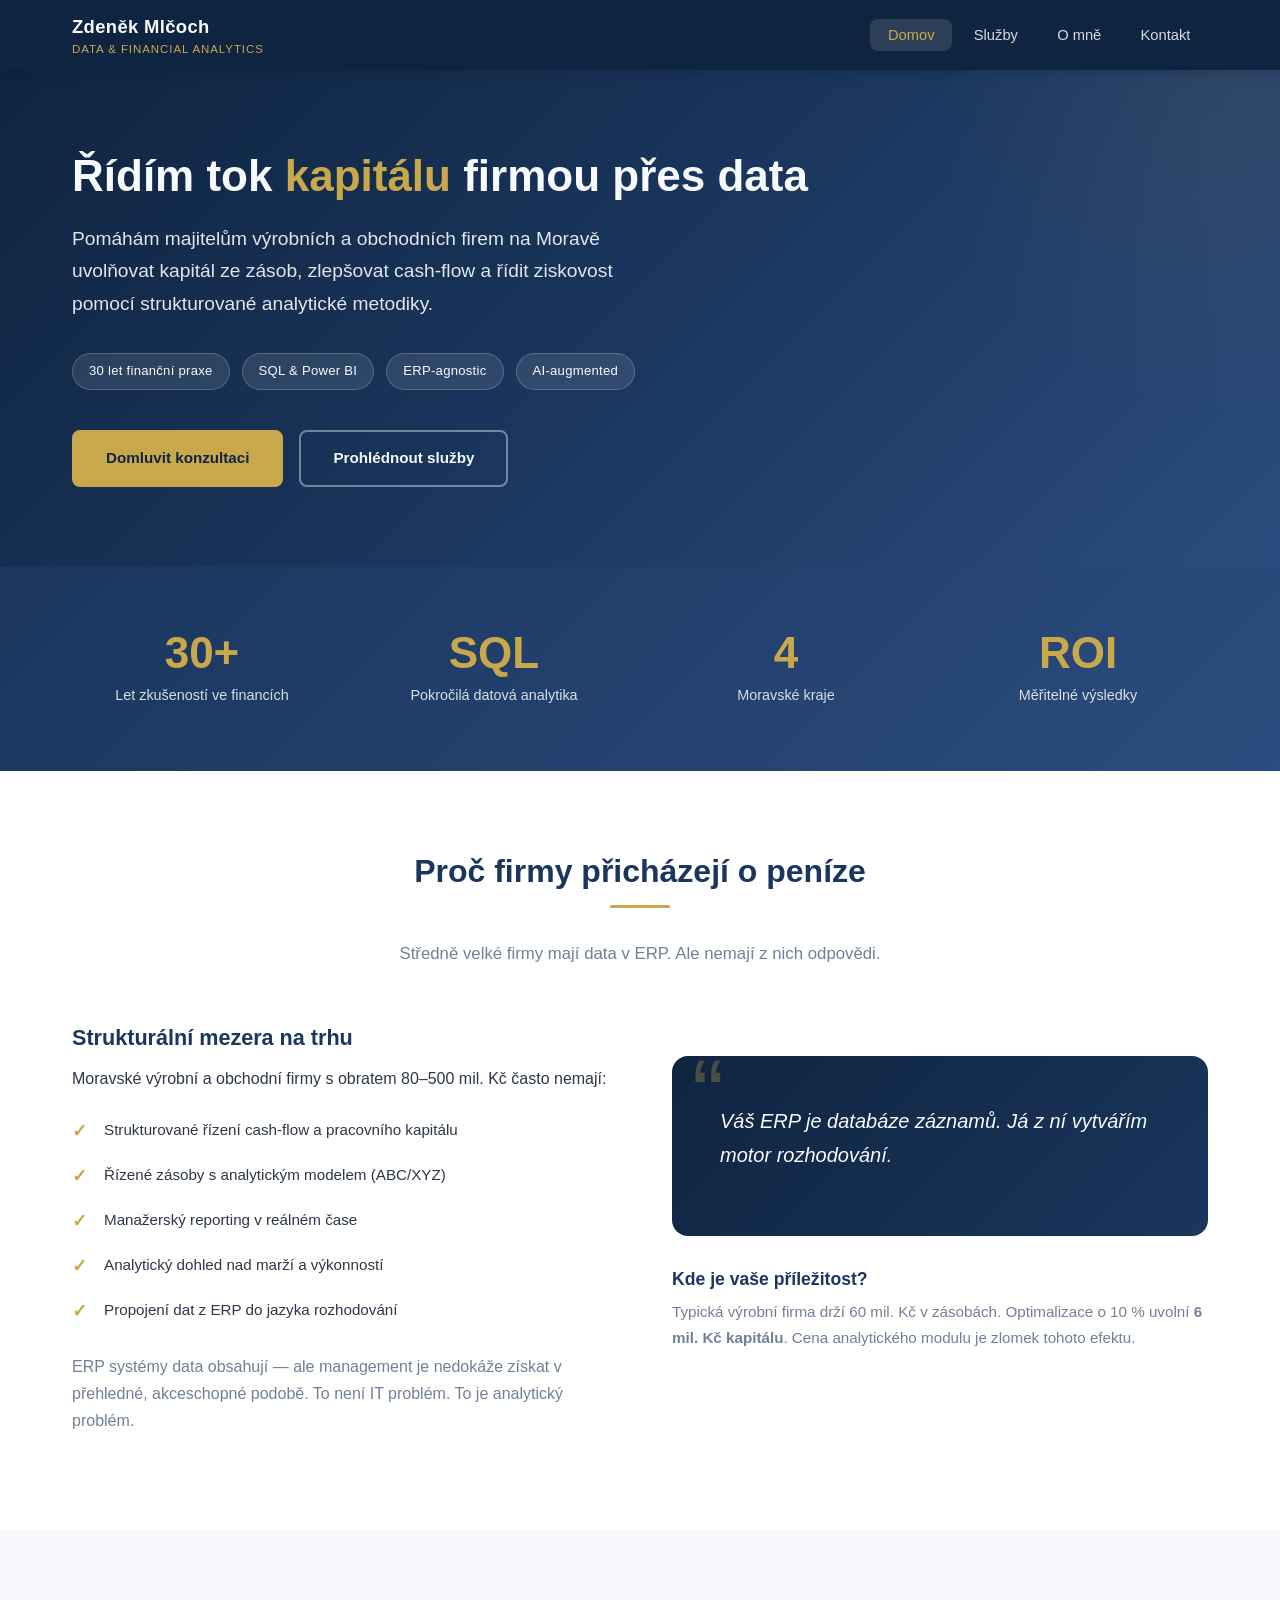
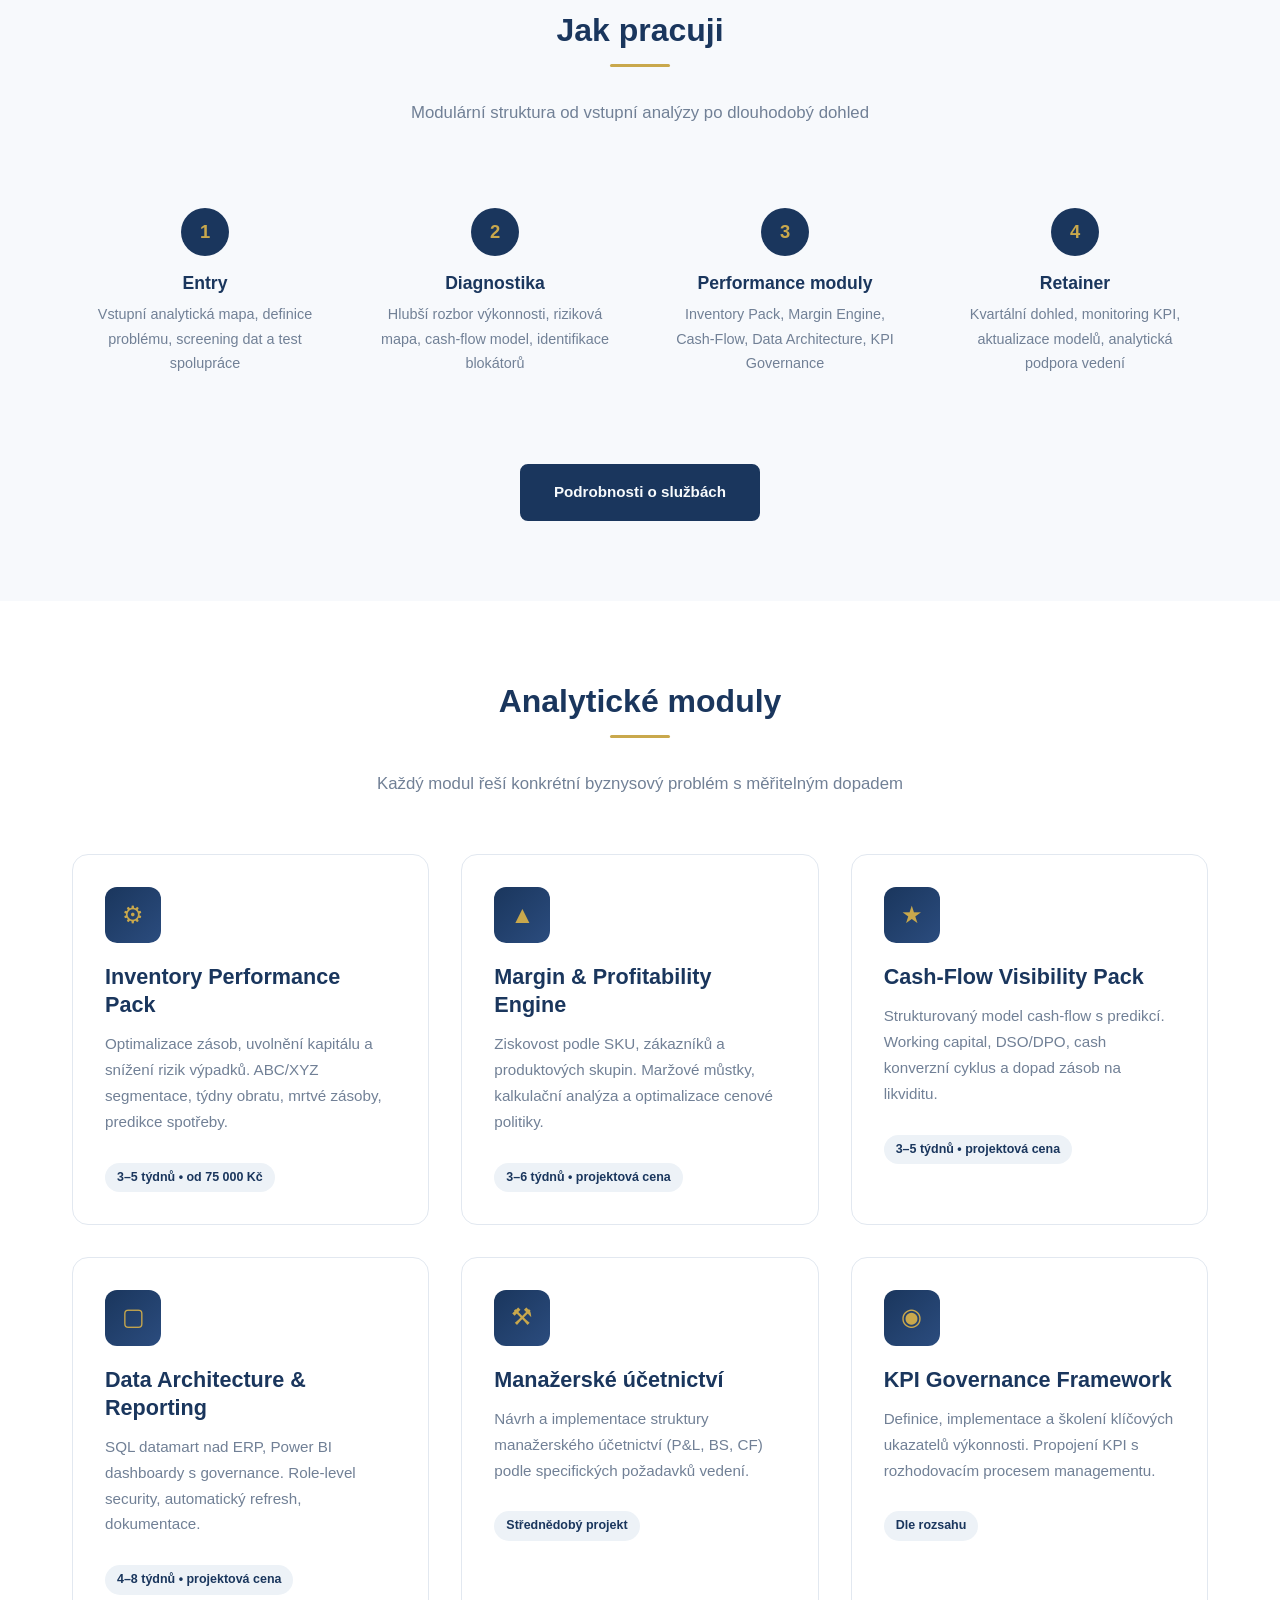
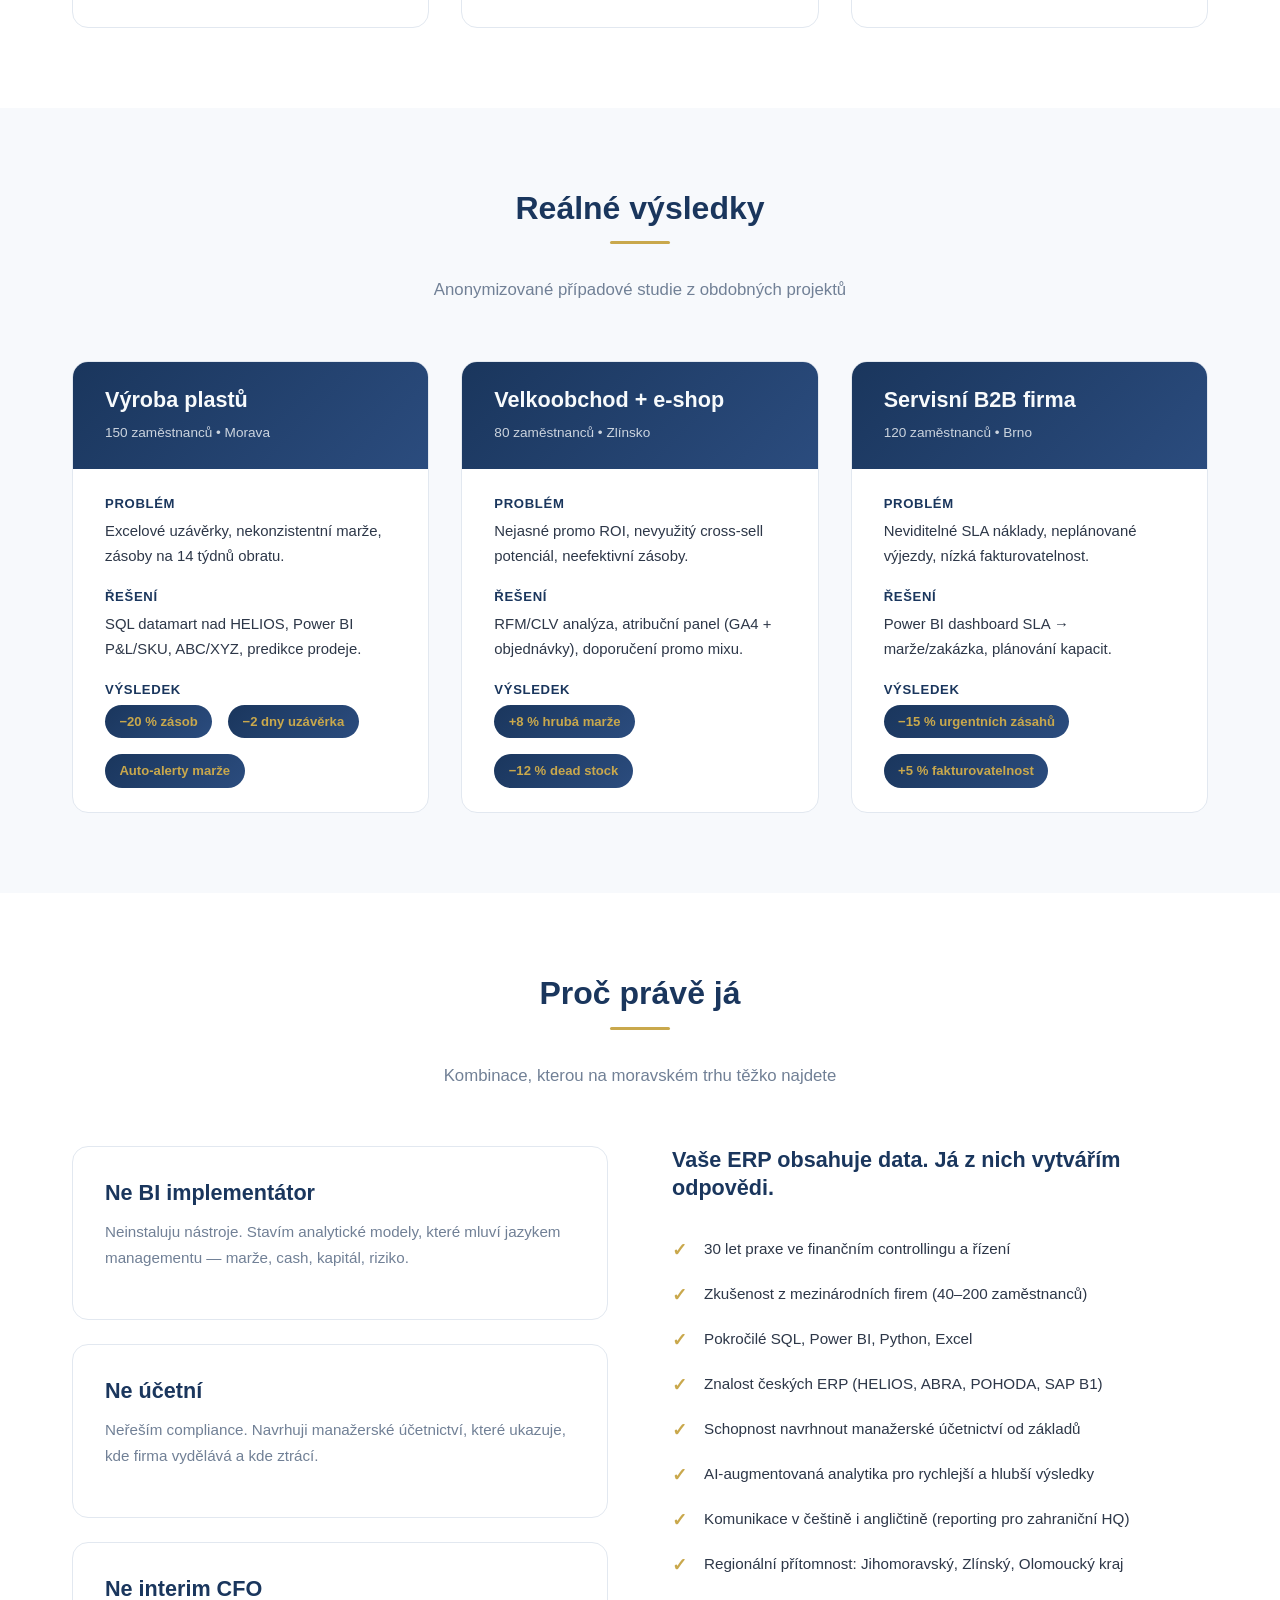
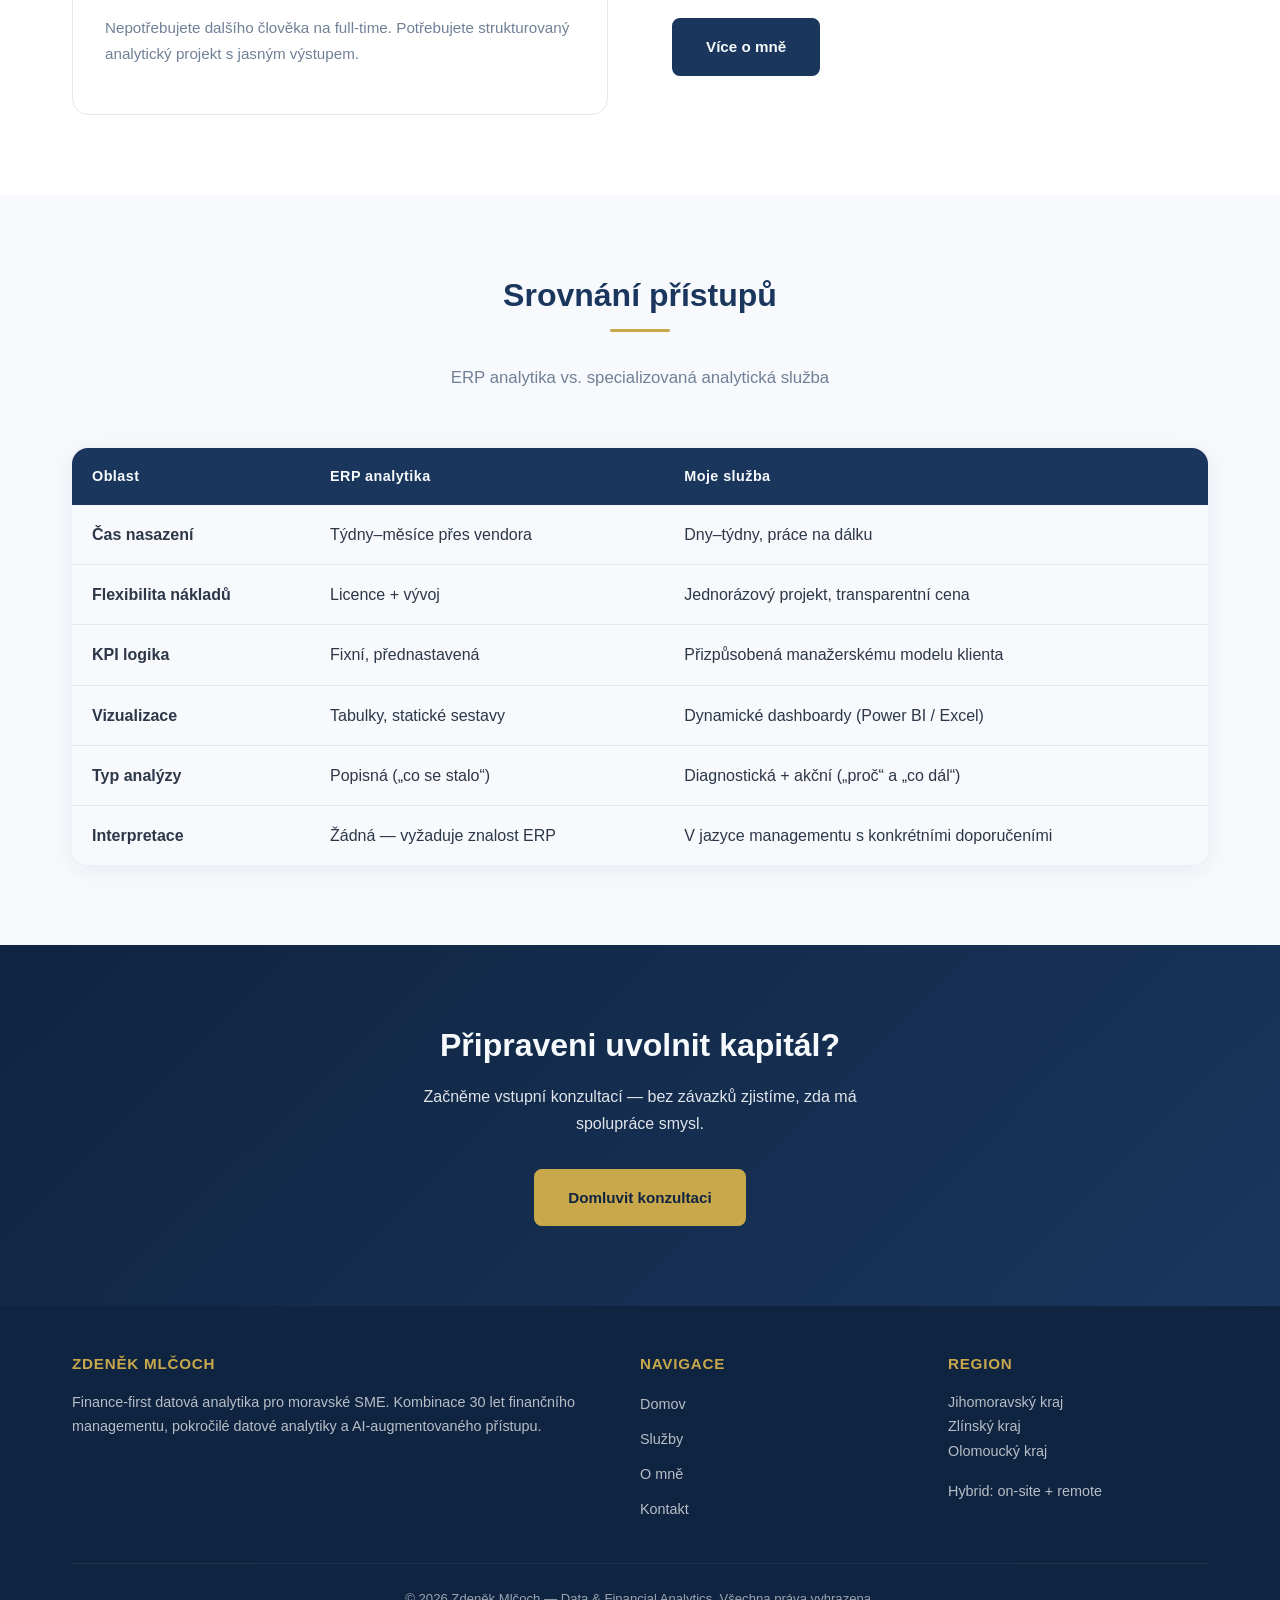
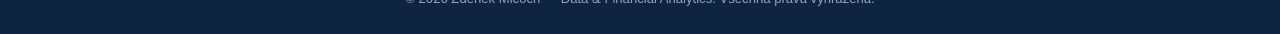
==== web/index.html @ 0bfa0f98 "Add consultancy website (4 pages + CSS) - index.html: homepage with hero, services overview, case st" ====
<!DOCTYPE html>
<html lang="cs">
<head>
  <meta charset="UTF-8">
  <meta name="viewport" content="width=device-width, initial-scale=1.0">
  <title>Zdeněk Mlčoch | Datová a finanční analytika pro SME</title>
  <meta name="description" content="Finance-first datová analytika pro moravské výrobní a obchodní firmy. Uvolněte kapitál ze zásob, zlepšete cash-flow a ziskovou marži.">
  <link rel="stylesheet" href="style.css">
</head>
<body>

<!-- NAVIGATION -->
<nav class="navbar">
  <div class="container">
    <a href="index.html" class="nav-logo">
      Zdeněk Mlčoch
      <span>Data &amp; Financial Analytics</span>
    </a>
    <button class="nav-toggle" onclick="document.querySelector('.nav-links').classList.toggle('open')">&#9776;</button>
    <ul class="nav-links">
      <li><a href="index.html" class="active">Domov</a></li>
      <li><a href="sluzby.html">Služby</a></li>
      <li><a href="o-mne.html">O mně</a></li>
      <li><a href="kontakt.html">Kontakt</a></li>
    </ul>
  </div>
</nav>

<!-- HERO -->
<section class="hero">
  <div class="container">
    <div class="hero-content">
      <h1>Řídím tok <span class="highlight">kapitálu</span> firmou přes data</h1>
      <p class="subtitle">
        Pomáhám majitelům výrobních a obchodních firem na Moravě uvolňovat kapitál ze zásob,
        zlepšovat cash-flow a řídit ziskovost pomocí strukturované analytické metodiky.
      </p>
      <div class="hero-badges">
        <span class="badge">30 let finanční praxe</span>
        <span class="badge">SQL &amp; Power BI</span>
        <span class="badge">ERP-agnostic</span>
        <span class="badge">AI-augmented</span>
      </div>
      <div class="hero-cta">
        <a href="kontakt.html" class="btn btn-primary">Domluvit konzultaci</a>
        <a href="sluzby.html" class="btn btn-outline">Prohlédnout služby</a>
      </div>
    </div>
  </div>
</section>

<!-- STATS -->
<section style="background: linear-gradient(135deg, var(--primary), var(--primary-light)); padding: 2.5rem 0;">
  <div class="container">
    <div class="stats-row">
      <div class="stat-item">
        <div class="stat-number">30+</div>
        <div class="stat-label">Let zkušeností ve financích</div>
      </div>
      <div class="stat-item">
        <div class="stat-number">SQL</div>
        <div class="stat-label">Pokročilá datová analytika</div>
      </div>
      <div class="stat-item">
        <div class="stat-number">4</div>
        <div class="stat-label">Moravské kraje</div>
      </div>
      <div class="stat-item">
        <div class="stat-number">ROI</div>
        <div class="stat-label">Měřitelné výsledky</div>
      </div>
    </div>
  </div>
</section>

<!-- PROBLEM / VALUE PROPOSITION -->
<section>
  <div class="container">
    <div class="section-header">
      <h2>Proč firmy přicházejí o peníze</h2>
      <p>Středně velké firmy mají data v ERP. Ale nemají z nich odpovědi.</p>
    </div>
    <div class="two-col">
      <div class="two-col-content">
        <h3>Strukturální mezera na trhu</h3>
        <p>Moravské výrobní a obchodní firmy s obratem 80&ndash;500 mil. Kč často nemají:</p>
        <ul class="feature-list">
          <li>Strukturované řízení cash-flow a pracovního kapitálu</li>
          <li>Řízené zásoby s analytickým modelem (ABC/XYZ)</li>
          <li>Manažerský reporting v reálném čase</li>
          <li>Analytický dohled nad marží a výkonností</li>
          <li>Propojení dat z ERP do jazyka rozhodování</li>
        </ul>
        <p style="margin-top: 1.25rem; color: var(--text-light);">
          ERP systémy data obsahují &mdash; ale management je nedokáže získat v přehledné,
          akceschopné podobě. To není IT problém. To je analytický problém.
        </p>
      </div>
      <div>
        <div class="quote-block">
          <p>Váš ERP je databáze záznamů. Já z ní vytvářím motor rozhodování.</p>
        </div>
        <div style="margin-top: 2rem;">
          <h4>Kde je vaše příležitost?</h4>
          <p style="font-size: 0.95rem; color: var(--text-light);">
            Typická výrobní firma drží 60 mil. Kč v zásobách.
            Optimalizace o 10 % uvolní <strong>6 mil. Kč kapitálu</strong>.
            Cena analytického modulu je zlomek tohoto efektu.
          </p>
        </div>
      </div>
    </div>
  </div>
</section>

<!-- SERVICES OVERVIEW -->
<section class="bg-light">
  <div class="container">
    <div class="section-header">
      <h2>Jak pracuji</h2>
      <p>Modulární struktura od vstupní analýzy po dlouhodobý dohled</p>
    </div>
    <div class="process-steps">
      <div class="step">
        <h4>Entry</h4>
        <p>Vstupní analytická mapa, definice problému, screening dat a test spolupráce</p>
      </div>
      <div class="step">
        <h4>Diagnostika</h4>
        <p>Hlubší rozbor výkonnosti, riziková mapa, cash-flow model, identifikace blokátorů</p>
      </div>
      <div class="step">
        <h4>Performance moduly</h4>
        <p>Inventory Pack, Margin Engine, Cash-Flow, Data Architecture, KPI Governance</p>
      </div>
      <div class="step">
        <h4>Retainer</h4>
        <p>Kvartální dohled, monitoring KPI, aktualizace modelů, analytická podpora vedení</p>
      </div>
    </div>
    <div style="text-align: center; margin-top: 3rem;">
      <a href="sluzby.html" class="btn btn-dark">Podrobnosti o službách</a>
    </div>
  </div>
</section>

<!-- KEY MODULES -->
<section>
  <div class="container">
    <div class="section-header">
      <h2>Analytické moduly</h2>
      <p>Každý modul řeší konkrétní byznysový problém s měřitelným dopadem</p>
    </div>
    <div class="card-grid-3">
      <div class="card">
        <div class="card-icon">&#9881;</div>
        <h3>Inventory Performance Pack</h3>
        <p>Optimalizace zásob, uvolnění kapitálu a snížení rizik výpadků. ABC/XYZ segmentace,
           týdny obratu, mrtvé zásoby, predikce spotřeby.</p>
        <span class="card-tag">3&ndash;5 týdnů &bull; od 75 000 Kč</span>
      </div>
      <div class="card">
        <div class="card-icon">&#9650;</div>
        <h3>Margin &amp; Profitability Engine</h3>
        <p>Ziskovost podle SKU, zákazníků a produktových skupin.
           Maržové můstky, kalkulační analýza a optimalizace cenové politiky.</p>
        <span class="card-tag">3&ndash;6 týdnů &bull; projektová cena</span>
      </div>
      <div class="card">
        <div class="card-icon">&#9733;</div>
        <h3>Cash-Flow Visibility Pack</h3>
        <p>Strukturovaný model cash-flow s predikcí. Working capital, DSO/DPO,
           cash konverzní cyklus a dopad zásob na likviditu.</p>
        <span class="card-tag">3&ndash;5 týdnů &bull; projektová cena</span>
      </div>
      <div class="card">
        <div class="card-icon">&#9634;</div>
        <h3>Data Architecture &amp; Reporting</h3>
        <p>SQL datamart nad ERP, Power BI dashboardy s governance.
           Role-level security, automatický refresh, dokumentace.</p>
        <span class="card-tag">4&ndash;8 týdnů &bull; projektová cena</span>
      </div>
      <div class="card">
        <div class="card-icon">&#9874;</div>
        <h3>Manažerské účetnictví</h3>
        <p>Návrh a implementace struktury manažerského účetnictví (P&amp;L, BS, CF)
           podle specifických požadavků vedení.</p>
        <span class="card-tag">Střednědobý projekt</span>
      </div>
      <div class="card">
        <div class="card-icon">&#9673;</div>
        <h3>KPI Governance Framework</h3>
        <p>Definice, implementace a školení klíčových ukazatelů výkonnosti.
           Propojení KPI s rozhodovacím procesem managementu.</p>
        <span class="card-tag">Dle rozsahu</span>
      </div>
    </div>
  </div>
</section>

<!-- CASE STUDIES -->
<section class="bg-light">
  <div class="container">
    <div class="section-header">
      <h2>Reálné výsledky</h2>
      <p>Anonymizované případové studie z obdobných projektů</p>
    </div>
    <div class="card-grid-3">
      <div class="case-card">
        <div class="case-header">
          <h3>Výroba plastů</h3>
          <span>150 zaměstnanců &bull; Morava</span>
        </div>
        <div class="case-body">
          <div class="label">Problém</div>
          <p>Excelové uzávěrky, nekonzistentní marže, zásoby na 14 týdnů obratu.</p>
          <div class="label">Řešení</div>
          <p>SQL datamart nad HELIOS, Power BI P&amp;L/SKU, ABC/XYZ, predikce prodeje.</p>
          <div class="label">Výsledek</div>
          <div class="case-result">
            <span class="result-badge">&minus;20 % zásob</span>
            <span class="result-badge">&minus;2 dny uzávěrka</span>
            <span class="result-badge">Auto-alerty marže</span>
          </div>
        </div>
      </div>
      <div class="case-card">
        <div class="case-header">
          <h3>Velkoobchod + e-shop</h3>
          <span>80 zaměstnanců &bull; Zlínsko</span>
        </div>
        <div class="case-body">
          <div class="label">Problém</div>
          <p>Nejasné promo ROI, nevyužitý cross-sell potenciál, neefektivní zásoby.</p>
          <div class="label">Řešení</div>
          <p>RFM/CLV analýza, atribuční panel (GA4 + objednávky), doporučení promo mixu.</p>
          <div class="label">Výsledek</div>
          <div class="case-result">
            <span class="result-badge">+8 % hrubá marže</span>
            <span class="result-badge">&minus;12 % dead stock</span>
          </div>
        </div>
      </div>
      <div class="case-card">
        <div class="case-header">
          <h3>Servisní B2B firma</h3>
          <span>120 zaměstnanců &bull; Brno</span>
        </div>
        <div class="case-body">
          <div class="label">Problém</div>
          <p>Neviditelné SLA náklady, neplánované výjezdy, nízká fakturovatelnost.</p>
          <div class="label">Řešení</div>
          <p>Power BI dashboard SLA &rarr; marže/zakázka, plánování kapacit.</p>
          <div class="label">Výsledek</div>
          <div class="case-result">
            <span class="result-badge">&minus;15 % urgentních zásahů</span>
            <span class="result-badge">+5 % fakturovatelnost</span>
          </div>
        </div>
      </div>
    </div>
  </div>
</section>

<!-- WHY ME -->
<section>
  <div class="container">
    <div class="section-header">
      <h2>Proč právě já</h2>
      <p>Kombinace, kterou na moravském trhu těžko najdete</p>
    </div>
    <div class="two-col">
      <div>
        <div class="card" style="margin-bottom: 1.5rem;">
          <h3>Ne BI implementátor</h3>
          <p>Neinstaluju nástroje. Stavím analytické modely, které mluví jazykem managementu &mdash; marže, cash, kapitál, riziko.</p>
        </div>
        <div class="card" style="margin-bottom: 1.5rem;">
          <h3>Ne účetní</h3>
          <p>Neřeším compliance. Navrhuji manažerské účetnictví, které ukazuje, kde firma vydělává a kde ztrácí.</p>
        </div>
        <div class="card">
          <h3>Ne interim CFO</h3>
          <p>Nepotřebujete dalšího člověka na full-time. Potřebujete strukturovaný analytický projekt s jasným výstupem.</p>
        </div>
      </div>
      <div>
        <h3>Vaše ERP obsahuje data. Já z nich vytvářím odpovědi.</h3>
        <ul class="feature-list" style="margin-top: 1.5rem;">
          <li>30 let praxe ve finančním controllingu a řízení</li>
          <li>Zkušenost z mezinárodních firem (40&ndash;200 zaměstnanců)</li>
          <li>Pokročilé SQL, Power BI, Python, Excel</li>
          <li>Znalost českých ERP (HELIOS, ABRA, POHODA, SAP B1)</li>
          <li>Schopnost navrhnout manažerské účetnictví od základů</li>
          <li>AI-augmentovaná analytika pro rychlejší a hlubší výsledky</li>
          <li>Komunikace v češtině i angličtině (reporting pro zahraniční HQ)</li>
          <li>Regionální přítomnost: Jihomoravský, Zlínský, Olomoucký kraj</li>
        </ul>
        <div style="margin-top: 2rem;">
          <a href="o-mne.html" class="btn btn-dark">Více o mně</a>
        </div>
      </div>
    </div>
  </div>
</section>

<!-- COMPETITIVE COMPARISON -->
<section class="bg-light">
  <div class="container">
    <div class="section-header">
      <h2>Srovnání přístupů</h2>
      <p>ERP analytika vs. specializovaná analytická služba</p>
    </div>
    <table class="styled-table">
      <thead>
        <tr>
          <th>Oblast</th>
          <th>ERP analytika</th>
          <th>Moje služba</th>
        </tr>
      </thead>
      <tbody>
        <tr>
          <td><strong>Čas nasazení</strong></td>
          <td>Týdny&ndash;měsíce přes vendora</td>
          <td>Dny&ndash;týdny, práce na dálku</td>
        </tr>
        <tr>
          <td><strong>Flexibilita nákladů</strong></td>
          <td>Licence + vývoj</td>
          <td>Jednorázový projekt, transparentní cena</td>
        </tr>
        <tr>
          <td><strong>KPI logika</strong></td>
          <td>Fixní, přednastavená</td>
          <td>Přizpůsobená manažerskému modelu klienta</td>
        </tr>
        <tr>
          <td><strong>Vizualizace</strong></td>
          <td>Tabulky, statické sestavy</td>
          <td>Dynamické dashboardy (Power BI / Excel)</td>
        </tr>
        <tr>
          <td><strong>Typ analýzy</strong></td>
          <td>Popisná (&bdquo;co se stalo&ldquo;)</td>
          <td>Diagnostická + akční (&bdquo;proč&ldquo; a &bdquo;co dál&ldquo;)</td>
        </tr>
        <tr>
          <td><strong>Interpretace</strong></td>
          <td>Žádná &mdash; vyžaduje znalost ERP</td>
          <td>V jazyce managementu s konkrétními doporučeními</td>
        </tr>
      </tbody>
    </table>
  </div>
</section>

<!-- CTA -->
<section class="cta-section">
  <div class="container">
    <h2>Připraveni uvolnit kapitál?</h2>
    <p>Začněme vstupní konzultací &mdash; bez závazků zjistíme, zda má spolupráce smysl.</p>
    <a href="kontakt.html" class="btn btn-primary">Domluvit konzultaci</a>
  </div>
</section>

<!-- FOOTER -->
<footer class="footer">
  <div class="container">
    <div class="footer-grid">
      <div>
        <h4>Zdeněk Mlčoch</h4>
        <p>Finance-first datová analytika pro moravské SME. Kombinace 30 let finančního managementu,
           pokročilé datové analytiky a AI-augmentovaného přístupu.</p>
      </div>
      <div>
        <h4>Navigace</h4>
        <ul class="footer-links">
          <li><a href="index.html">Domov</a></li>
          <li><a href="sluzby.html">Služby</a></li>
          <li><a href="o-mne.html">O mně</a></li>
          <li><a href="kontakt.html">Kontakt</a></li>
        </ul>
      </div>
      <div>
        <h4>Region</h4>
        <p>Jihomoravský kraj<br>Zlínský kraj<br>Olomoucký kraj</p>
        <p style="margin-top: 1rem;">Hybrid: on-site + remote</p>
      </div>
    </div>
    <div class="footer-bottom">
      &copy; 2026 Zdeněk Mlčoch &mdash; Data &amp; Financial Analytics. Všechna práva vyhrazena.
    </div>
  </div>
</footer>

</body>
</html>
---- web/style.css ----
/* ============================================
   Zdeněk Mlčoch — Data & Financial Analytics
   Professional Website Stylesheet
   ============================================ */

:root {
  --primary: #1a365d;
  --primary-light: #2b4c7e;
  --primary-dark: #0f2440;
  --accent: #c9a84c;
  --accent-light: #d4b96a;
  --accent-dark: #a88a35;
  --text: #2d3748;
  --text-light: #718096;
  --text-white: #f7fafc;
  --bg: #ffffff;
  --bg-light: #f7f9fc;
  --bg-alt: #edf2f7;
  --border: #e2e8f0;
  --shadow: 0 4px 24px rgba(26, 54, 93, 0.08);
  --shadow-lg: 0 8px 40px rgba(26, 54, 93, 0.12);
  --radius: 8px;
  --radius-lg: 16px;
  --transition: 0.3s ease;
  --max-width: 1200px;
}

*, *::before, *::after {
  margin: 0;
  padding: 0;
  box-sizing: border-box;
}

html {
  scroll-behavior: smooth;
  font-size: 16px;
}

body {
  font-family: 'Segoe UI', 'Inter', -apple-system, BlinkMacSystemFont, sans-serif;
  color: var(--text);
  background: var(--bg);
  line-height: 1.7;
  -webkit-font-smoothing: antialiased;
}

/* Typography */
h1, h2, h3, h4, h5 {
  color: var(--primary);
  line-height: 1.3;
  font-weight: 700;
}

h1 { font-size: 2.75rem; }
h2 { font-size: 2rem; margin-bottom: 1rem; }
h3 { font-size: 1.35rem; margin-bottom: 0.75rem; }
h4 { font-size: 1.1rem; margin-bottom: 0.5rem; }

p { margin-bottom: 1rem; }

a {
  color: var(--primary);
  text-decoration: none;
  transition: color var(--transition);
}
a:hover { color: var(--accent); }

/* Container */
.container {
  max-width: var(--max-width);
  margin: 0 auto;
  padding: 0 2rem;
}

/* ========== NAVIGATION ========== */
.navbar {
  background: var(--primary-dark);
  position: sticky;
  top: 0;
  z-index: 1000;
  box-shadow: 0 2px 12px rgba(0,0,0,0.15);
}

.navbar .container {
  display: flex;
  align-items: center;
  justify-content: space-between;
  padding-top: 0;
  padding-bottom: 0;
  height: 70px;
}

.nav-logo {
  display: flex;
  flex-direction: column;
  color: var(--text-white);
  font-weight: 700;
  font-size: 1.15rem;
  letter-spacing: 0.02em;
}

.nav-logo span {
  color: var(--accent);
  font-size: 0.72rem;
  font-weight: 400;
  letter-spacing: 0.08em;
  text-transform: uppercase;
  margin-top: -2px;
}

.nav-links {
  display: flex;
  list-style: none;
  gap: 0.25rem;
}

.nav-links a {
  color: var(--text-white);
  padding: 0.5rem 1.1rem;
  border-radius: var(--radius);
  font-size: 0.92rem;
  font-weight: 500;
  transition: background var(--transition), color var(--transition);
  opacity: 0.85;
}

.nav-links a:hover,
.nav-links a.active {
  background: rgba(255,255,255,0.12);
  color: var(--accent);
  opacity: 1;
}

.nav-toggle {
  display: none;
  background: none;
  border: none;
  color: var(--text-white);
  font-size: 1.5rem;
  cursor: pointer;
}

/* ========== HERO ========== */
.hero {
  background: linear-gradient(135deg, var(--primary-dark) 0%, var(--primary) 50%, var(--primary-light) 100%);
  color: var(--text-white);
  padding: 5rem 0;
  position: relative;
  overflow: hidden;
}

.hero::before {
  content: '';
  position: absolute;
  top: -50%;
  right: -20%;
  width: 600px;
  height: 600px;
  background: radial-gradient(circle, rgba(201, 168, 76, 0.08) 0%, transparent 70%);
  border-radius: 50%;
}

.hero .container {
  position: relative;
  z-index: 1;
}

.hero-content {
  max-width: 750px;
}

.hero h1 {
  color: var(--text-white);
  font-size: 2.75rem;
  margin-bottom: 1.25rem;
  line-height: 1.2;
}

.hero h1 .highlight {
  color: var(--accent);
}

.hero .subtitle {
  font-size: 1.2rem;
  opacity: 0.9;
  margin-bottom: 2rem;
  max-width: 600px;
  line-height: 1.7;
}

.hero-badges {
  display: flex;
  flex-wrap: wrap;
  gap: 0.75rem;
  margin-bottom: 2.5rem;
}

.badge {
  background: rgba(255,255,255,0.1);
  border: 1px solid rgba(255,255,255,0.2);
  padding: 0.4rem 1rem;
  border-radius: 50px;
  font-size: 0.82rem;
  font-weight: 500;
  letter-spacing: 0.02em;
}

.btn {
  display: inline-block;
  padding: 0.85rem 2rem;
  border-radius: var(--radius);
  font-weight: 600;
  font-size: 0.95rem;
  cursor: pointer;
  transition: all var(--transition);
  border: 2px solid transparent;
  text-align: center;
}

.btn-primary {
  background: var(--accent);
  color: var(--primary-dark);
  border-color: var(--accent);
}
.btn-primary:hover {
  background: var(--accent-light);
  color: var(--primary-dark);
  transform: translateY(-2px);
  box-shadow: 0 4px 16px rgba(201,168,76,0.3);
}

.btn-outline {
  background: transparent;
  color: var(--text-white);
  border-color: rgba(255,255,255,0.4);
}
.btn-outline:hover {
  background: rgba(255,255,255,0.1);
  border-color: var(--accent);
  color: var(--accent);
}

.btn-dark {
  background: var(--primary);
  color: var(--text-white);
  border-color: var(--primary);
}
.btn-dark:hover {
  background: var(--primary-light);
  transform: translateY(-2px);
  box-shadow: var(--shadow);
}

.hero-cta {
  display: flex;
  gap: 1rem;
  flex-wrap: wrap;
}

/* ========== SECTIONS ========== */
section {
  padding: 5rem 0;
}

.section-header {
  text-align: center;
  margin-bottom: 3.5rem;
}

.section-header h2 {
  position: relative;
  display: inline-block;
}

.section-header h2::after {
  content: '';
  display: block;
  width: 60px;
  height: 3px;
  background: var(--accent);
  margin: 0.75rem auto 0;
  border-radius: 2px;
}

.section-header p {
  color: var(--text-light);
  max-width: 600px;
  margin: 1rem auto 0;
  font-size: 1.05rem;
}

.bg-light { background: var(--bg-light); }
.bg-alt { background: var(--bg-alt); }

/* ========== CARDS ========== */
.card-grid {
  display: grid;
  grid-template-columns: repeat(auto-fit, minmax(320px, 1fr));
  gap: 2rem;
}

.card-grid-3 {
  display: grid;
  grid-template-columns: repeat(3, 1fr);
  gap: 2rem;
}

.card-grid-2 {
  display: grid;
  grid-template-columns: repeat(2, 1fr);
  gap: 2rem;
}

.card {
  background: var(--bg);
  border: 1px solid var(--border);
  border-radius: var(--radius-lg);
  padding: 2rem;
  transition: all var(--transition);
}

.card:hover {
  box-shadow: var(--shadow-lg);
  transform: translateY(-4px);
  border-color: var(--accent);
}

.card-icon {
  width: 56px;
  height: 56px;
  background: linear-gradient(135deg, var(--primary), var(--primary-light));
  border-radius: 12px;
  display: flex;
  align-items: center;
  justify-content: center;
  margin-bottom: 1.25rem;
  font-size: 1.5rem;
  color: var(--accent);
}

.card h3 {
  color: var(--primary);
}

.card p {
  color: var(--text-light);
  font-size: 0.95rem;
}

.card-tag {
  display: inline-block;
  background: var(--bg-alt);
  color: var(--primary);
  padding: 0.25rem 0.75rem;
  border-radius: 50px;
  font-size: 0.78rem;
  font-weight: 600;
  margin-top: 0.75rem;
}

/* ========== PROCESS / STEPS ========== */
.process-steps {
  display: grid;
  grid-template-columns: repeat(4, 1fr);
  gap: 1.5rem;
  counter-reset: step;
}

.step {
  text-align: center;
  padding: 1.5rem 1rem;
  position: relative;
}

.step::before {
  counter-increment: step;
  content: counter(step);
  display: flex;
  align-items: center;
  justify-content: center;
  width: 48px;
  height: 48px;
  background: var(--primary);
  color: var(--accent);
  border-radius: 50%;
  font-size: 1.15rem;
  font-weight: 700;
  margin: 0 auto 1rem;
}

.step h4 { color: var(--primary); }
.step p { color: var(--text-light); font-size: 0.9rem; }

/* ========== STATS ========== */
.stats-row {
  display: grid;
  grid-template-columns: repeat(4, 1fr);
  gap: 2rem;
  text-align: center;
}

.stat-item {
  padding: 1.5rem;
}

.stat-number {
  font-size: 2.75rem;
  font-weight: 800;
  color: var(--accent);
  line-height: 1;
  margin-bottom: 0.5rem;
}

.stat-label {
  color: var(--text-white);
  font-size: 0.9rem;
  opacity: 0.85;
}

/* ========== CASE STUDIES ========== */
.case-card {
  background: var(--bg);
  border: 1px solid var(--border);
  border-radius: var(--radius-lg);
  overflow: hidden;
  transition: all var(--transition);
}

.case-card:hover {
  box-shadow: var(--shadow-lg);
  transform: translateY(-4px);
}

.case-header {
  background: linear-gradient(135deg, var(--primary), var(--primary-light));
  color: var(--text-white);
  padding: 1.5rem 2rem;
}

.case-header h3 { color: var(--text-white); margin-bottom: 0.25rem; }
.case-header span { font-size: 0.85rem; opacity: 0.8; }

.case-body {
  padding: 1.5rem 2rem;
}

.case-body .label {
  font-weight: 700;
  color: var(--primary);
  font-size: 0.82rem;
  text-transform: uppercase;
  letter-spacing: 0.05em;
  margin-bottom: 0.25rem;
}

.case-body p { font-size: 0.93rem; margin-bottom: 1rem; }

.case-result {
  display: flex;
  gap: 1rem;
  flex-wrap: wrap;
}

.result-badge {
  background: linear-gradient(135deg, var(--primary), var(--primary-light));
  color: var(--accent);
  padding: 0.35rem 0.9rem;
  border-radius: 50px;
  font-size: 0.82rem;
  font-weight: 700;
}

/* ========== TABLE ========== */
.styled-table {
  width: 100%;
  border-collapse: collapse;
  border-radius: var(--radius-lg);
  overflow: hidden;
  box-shadow: var(--shadow);
}

.styled-table thead {
  background: var(--primary);
  color: var(--text-white);
}

.styled-table th,
.styled-table td {
  padding: 1rem 1.25rem;
  text-align: left;
}

.styled-table th {
  font-weight: 600;
  font-size: 0.9rem;
  letter-spacing: 0.03em;
}

.styled-table tbody tr {
  border-bottom: 1px solid var(--border);
  transition: background var(--transition);
}

.styled-table tbody tr:hover {
  background: var(--bg-light);
}

.styled-table tbody tr:last-child {
  border-bottom: none;
}

/* ========== POSITIONING / QUOTE ========== */
.quote-block {
  background: linear-gradient(135deg, var(--primary-dark), var(--primary));
  color: var(--text-white);
  padding: 3rem;
  border-radius: var(--radius-lg);
  margin: 2rem 0;
  position: relative;
}

.quote-block::before {
  content: '\201C';
  font-size: 6rem;
  color: var(--accent);
  opacity: 0.3;
  position: absolute;
  top: -10px;
  left: 20px;
  line-height: 1;
}

.quote-block p {
  font-size: 1.25rem;
  font-style: italic;
  position: relative;
  z-index: 1;
  max-width: 700px;
}

/* ========== TWO-COLUMN LAYOUT ========== */
.two-col {
  display: grid;
  grid-template-columns: 1fr 1fr;
  gap: 4rem;
  align-items: start;
}

.two-col-content h2 {
  margin-bottom: 1.5rem;
}

.feature-list {
  list-style: none;
}

.feature-list li {
  padding: 0.6rem 0;
  padding-left: 2rem;
  position: relative;
  font-size: 0.95rem;
}

.feature-list li::before {
  content: '\2713';
  position: absolute;
  left: 0;
  color: var(--accent);
  font-weight: 700;
  font-size: 1.1rem;
}

/* ========== CTA SECTION ========== */
.cta-section {
  background: linear-gradient(135deg, var(--primary-dark), var(--primary));
  color: var(--text-white);
  text-align: center;
  padding: 5rem 0;
}

.cta-section h2 {
  color: var(--text-white);
  margin-bottom: 1rem;
}

.cta-section p {
  opacity: 0.9;
  margin-bottom: 2rem;
  max-width: 500px;
  margin-left: auto;
  margin-right: auto;
}

/* ========== FOOTER ========== */
.footer {
  background: var(--primary-dark);
  color: var(--text-white);
  padding: 3rem 0 1.5rem;
}

.footer-grid {
  display: grid;
  grid-template-columns: 2fr 1fr 1fr;
  gap: 3rem;
  margin-bottom: 2rem;
}

.footer h4 {
  color: var(--accent);
  margin-bottom: 1rem;
  font-size: 0.95rem;
  text-transform: uppercase;
  letter-spacing: 0.05em;
}

.footer p, .footer a {
  color: rgba(255,255,255,0.7);
  font-size: 0.9rem;
}

.footer a:hover { color: var(--accent); }

.footer-links {
  list-style: none;
}

.footer-links li { margin-bottom: 0.5rem; }

.footer-bottom {
  border-top: 1px solid rgba(255,255,255,0.1);
  padding-top: 1.5rem;
  text-align: center;
  font-size: 0.82rem;
  opacity: 0.6;
}

/* ========== CONTACT FORM ========== */
.form-group {
  margin-bottom: 1.25rem;
}

.form-group label {
  display: block;
  font-weight: 600;
  font-size: 0.9rem;
  margin-bottom: 0.4rem;
  color: var(--primary);
}

.form-group input,
.form-group textarea,
.form-group select {
  width: 100%;
  padding: 0.75rem 1rem;
  border: 1px solid var(--border);
  border-radius: var(--radius);
  font-size: 0.95rem;
  font-family: inherit;
  transition: border-color var(--transition);
  background: var(--bg);
}

.form-group input:focus,
.form-group textarea:focus,
.form-group select:focus {
  outline: none;
  border-color: var(--accent);
  box-shadow: 0 0 0 3px rgba(201,168,76,0.15);
}

.form-group textarea {
  min-height: 140px;
  resize: vertical;
}

/* ========== ABOUT PAGE ========== */
.timeline {
  position: relative;
  padding-left: 2.5rem;
}

.timeline::before {
  content: '';
  position: absolute;
  left: 0;
  top: 0;
  bottom: 0;
  width: 3px;
  background: var(--accent);
  border-radius: 2px;
}

.timeline-item {
  position: relative;
  padding-bottom: 2rem;
}

.timeline-item::before {
  content: '';
  position: absolute;
  left: -2.5rem;
  top: 6px;
  width: 13px;
  height: 13px;
  background: var(--accent);
  border: 3px solid var(--bg);
  border-radius: 50%;
  box-shadow: 0 0 0 3px var(--accent);
}

.timeline-item h4 {
  color: var(--primary);
  margin-bottom: 0.25rem;
}

.timeline-item .year {
  color: var(--accent-dark);
  font-weight: 700;
  font-size: 0.85rem;
}

.timeline-item p {
  color: var(--text-light);
  font-size: 0.93rem;
}

/* ========== SKILLS ========== */
.skill-bar-container {
  margin-bottom: 1.25rem;
}

.skill-bar-label {
  display: flex;
  justify-content: space-between;
  margin-bottom: 0.35rem;
  font-size: 0.9rem;
  font-weight: 600;
}

.skill-bar {
  height: 8px;
  background: var(--bg-alt);
  border-radius: 4px;
  overflow: hidden;
}

.skill-bar-fill {
  height: 100%;
  background: linear-gradient(90deg, var(--primary), var(--accent));
  border-radius: 4px;
  transition: width 1s ease;
}

/* ========== RESPONSIVE ========== */
@media (max-width: 968px) {
  h1 { font-size: 2.1rem; }
  h2 { font-size: 1.65rem; }

  .card-grid-3 { grid-template-columns: repeat(2, 1fr); }
  .card-grid-2 { grid-template-columns: 1fr; }
  .two-col { grid-template-columns: 1fr; gap: 2rem; }
  .process-steps { grid-template-columns: repeat(2, 1fr); }
  .stats-row { grid-template-columns: repeat(2, 1fr); }
  .footer-grid { grid-template-columns: 1fr; gap: 1.5rem; }

  .hero { padding: 3.5rem 0; }
  section { padding: 3.5rem 0; }
}

@media (max-width: 640px) {
  .nav-links { display: none; }
  .nav-toggle { display: block; }

  .nav-links.open {
    display: flex;
    flex-direction: column;
    position: absolute;
    top: 70px;
    left: 0;
    right: 0;
    background: var(--primary-dark);
    padding: 1rem;
    box-shadow: var(--shadow);
  }

  h1 { font-size: 1.75rem; }
  .hero { padding: 2.5rem 0; }
  .card-grid-3 { grid-template-columns: 1fr; }
  .process-steps { grid-template-columns: 1fr; }
  .stats-row { grid-template-columns: 1fr; }

  .hero-cta { flex-direction: column; }
  .btn { width: 100%; }
  .quote-block { padding: 2rem 1.5rem; }
  .quote-block p { font-size: 1.05rem; }
}
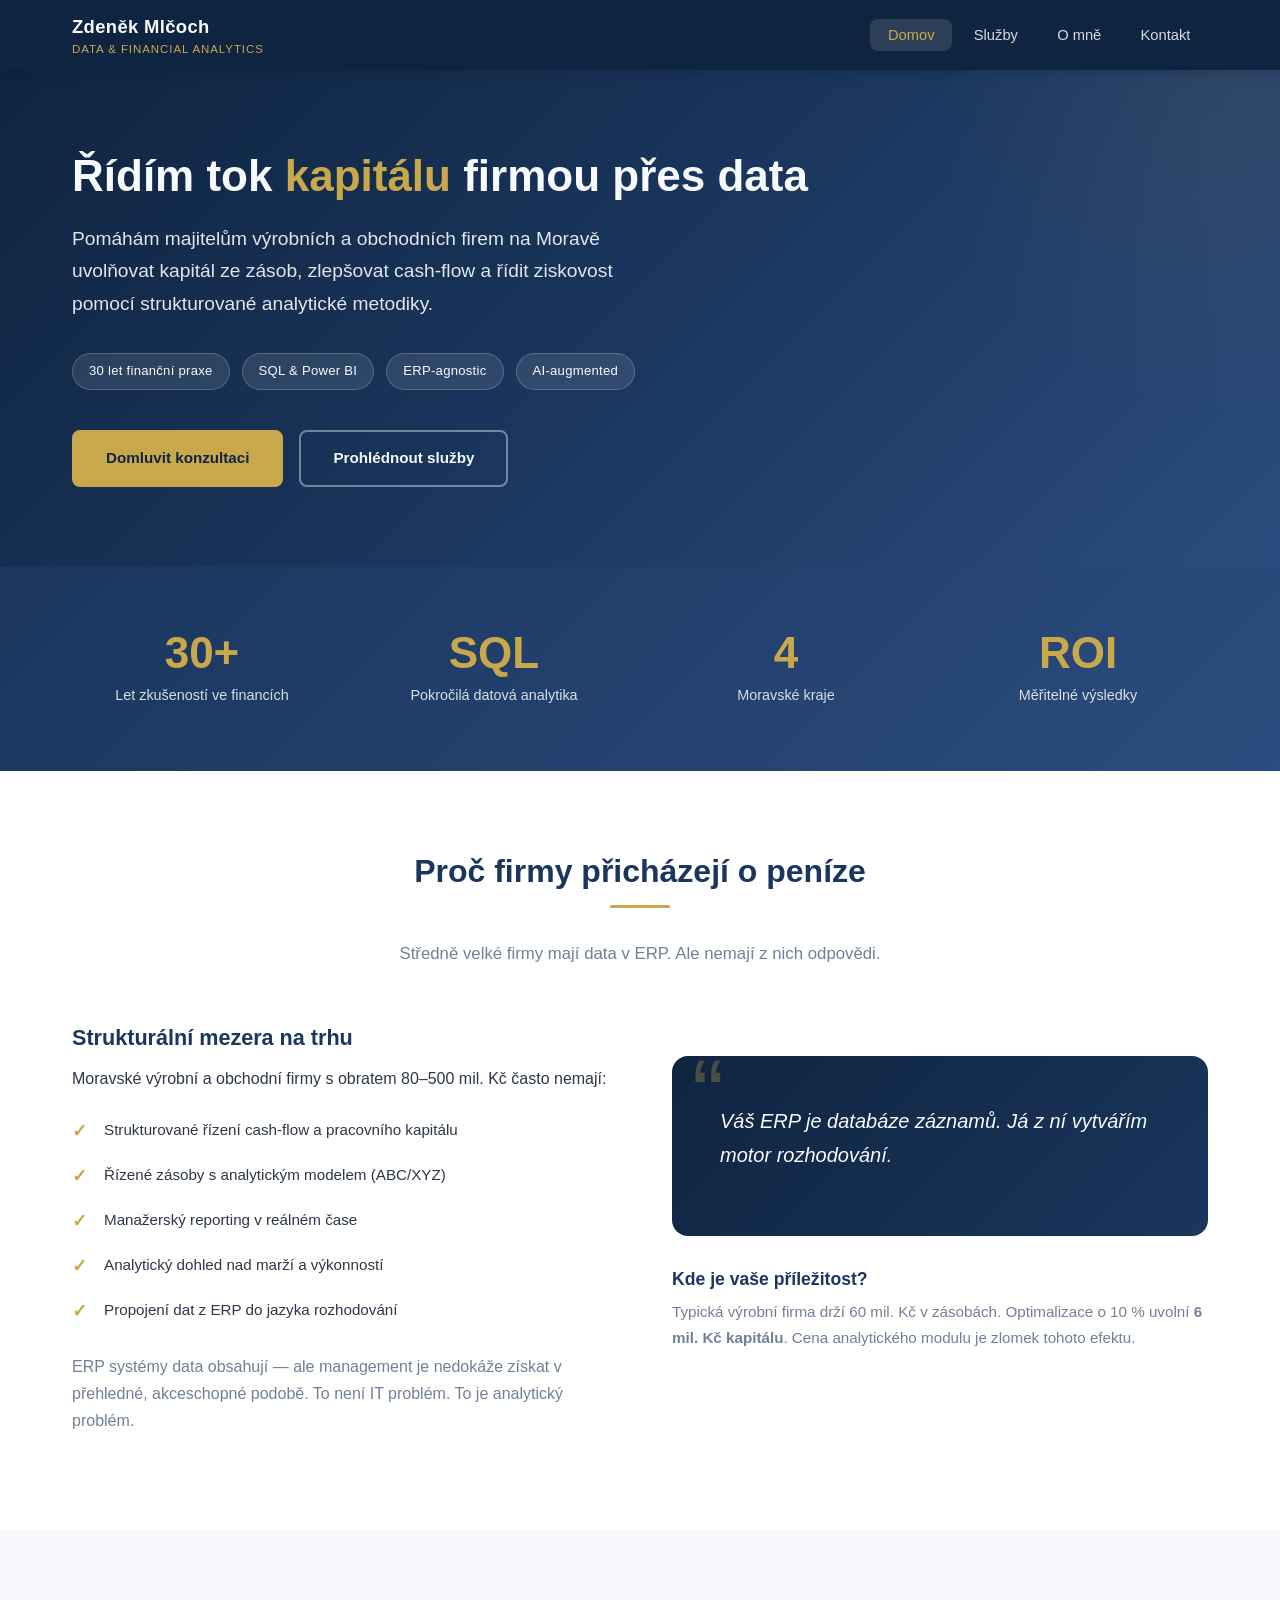
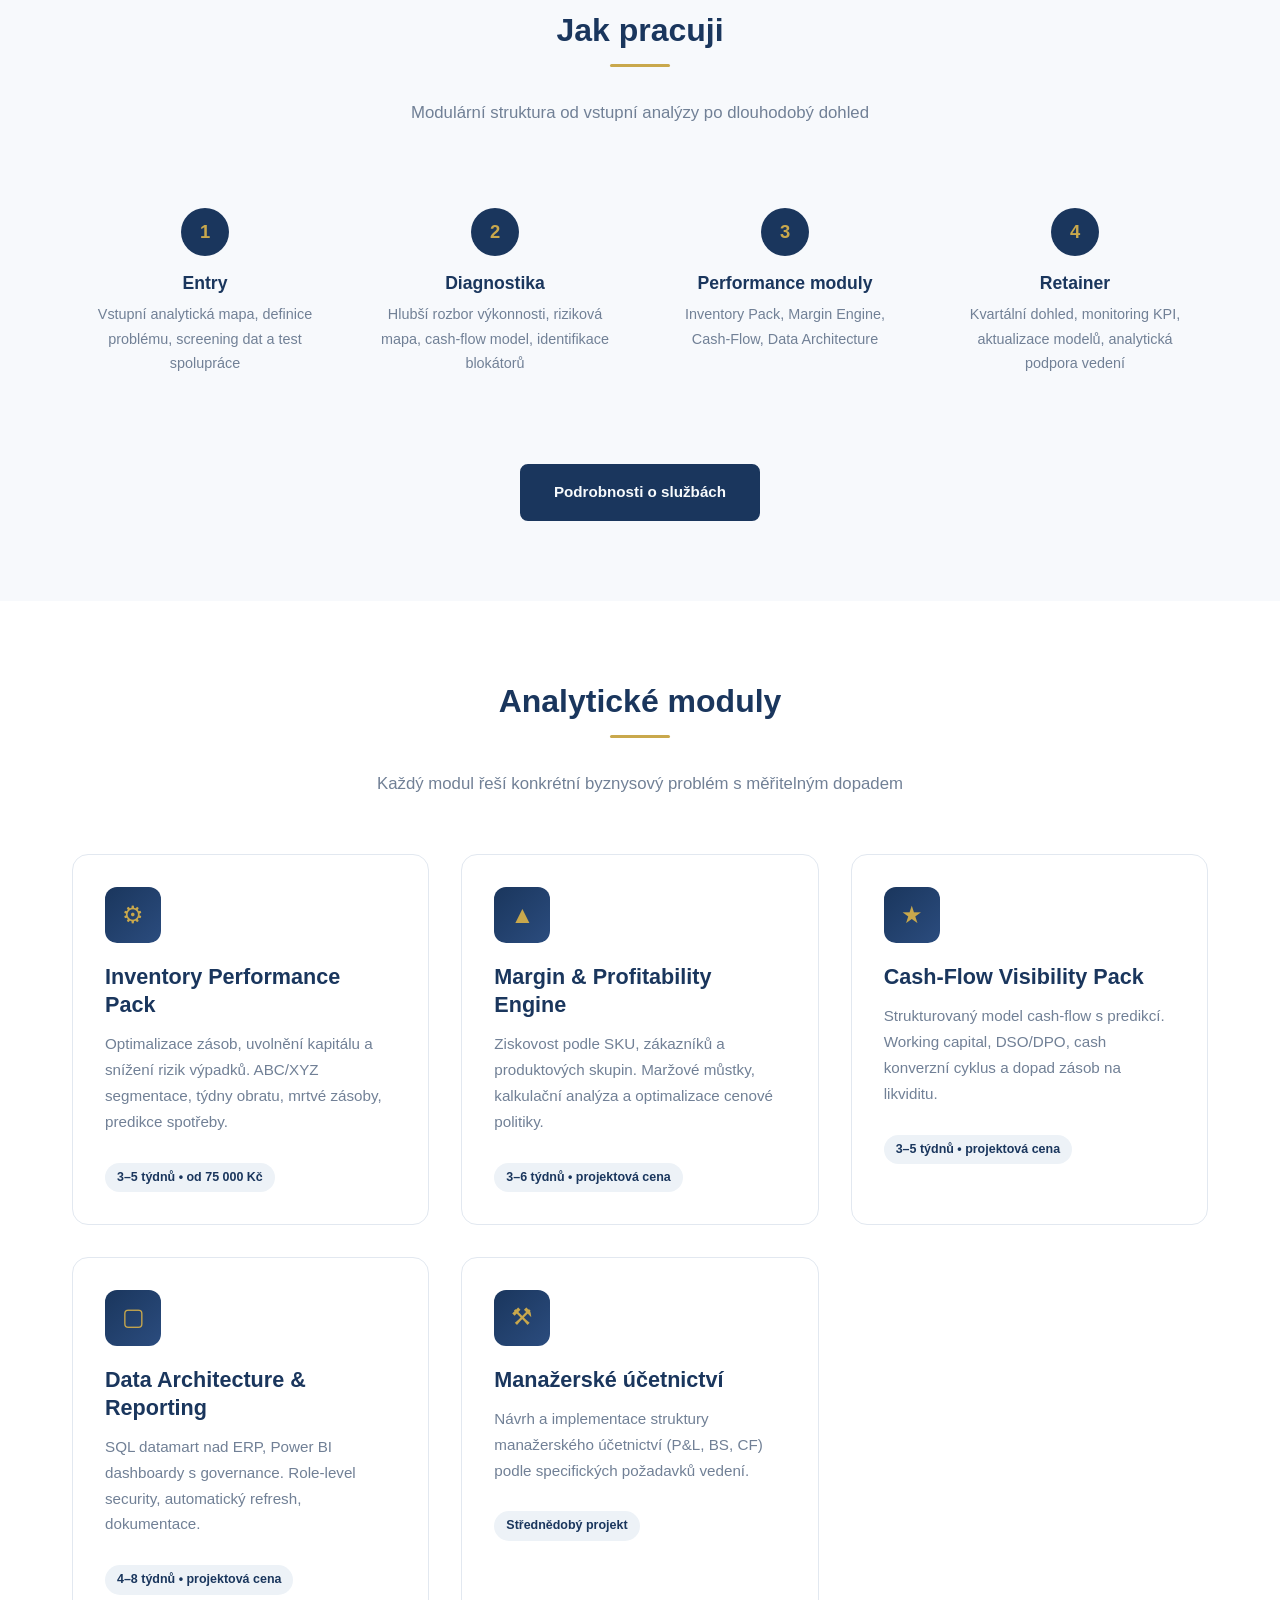
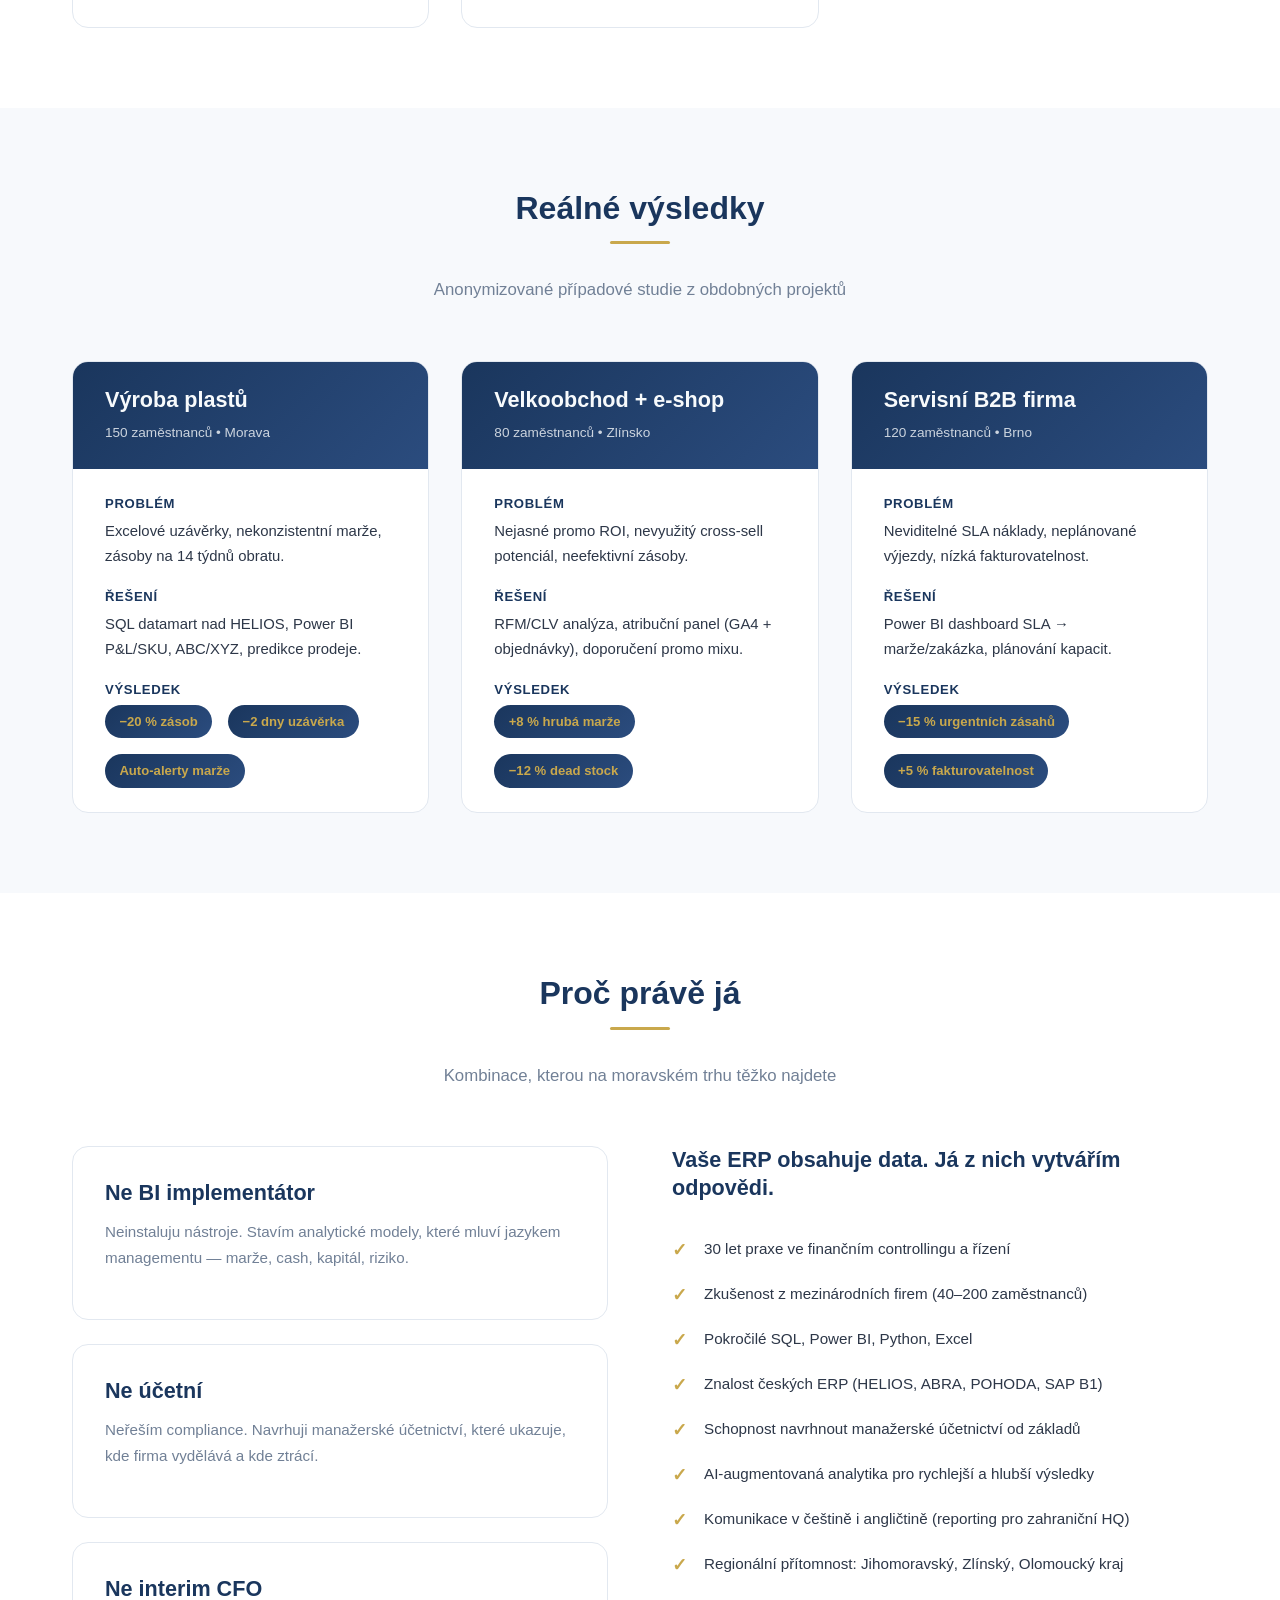
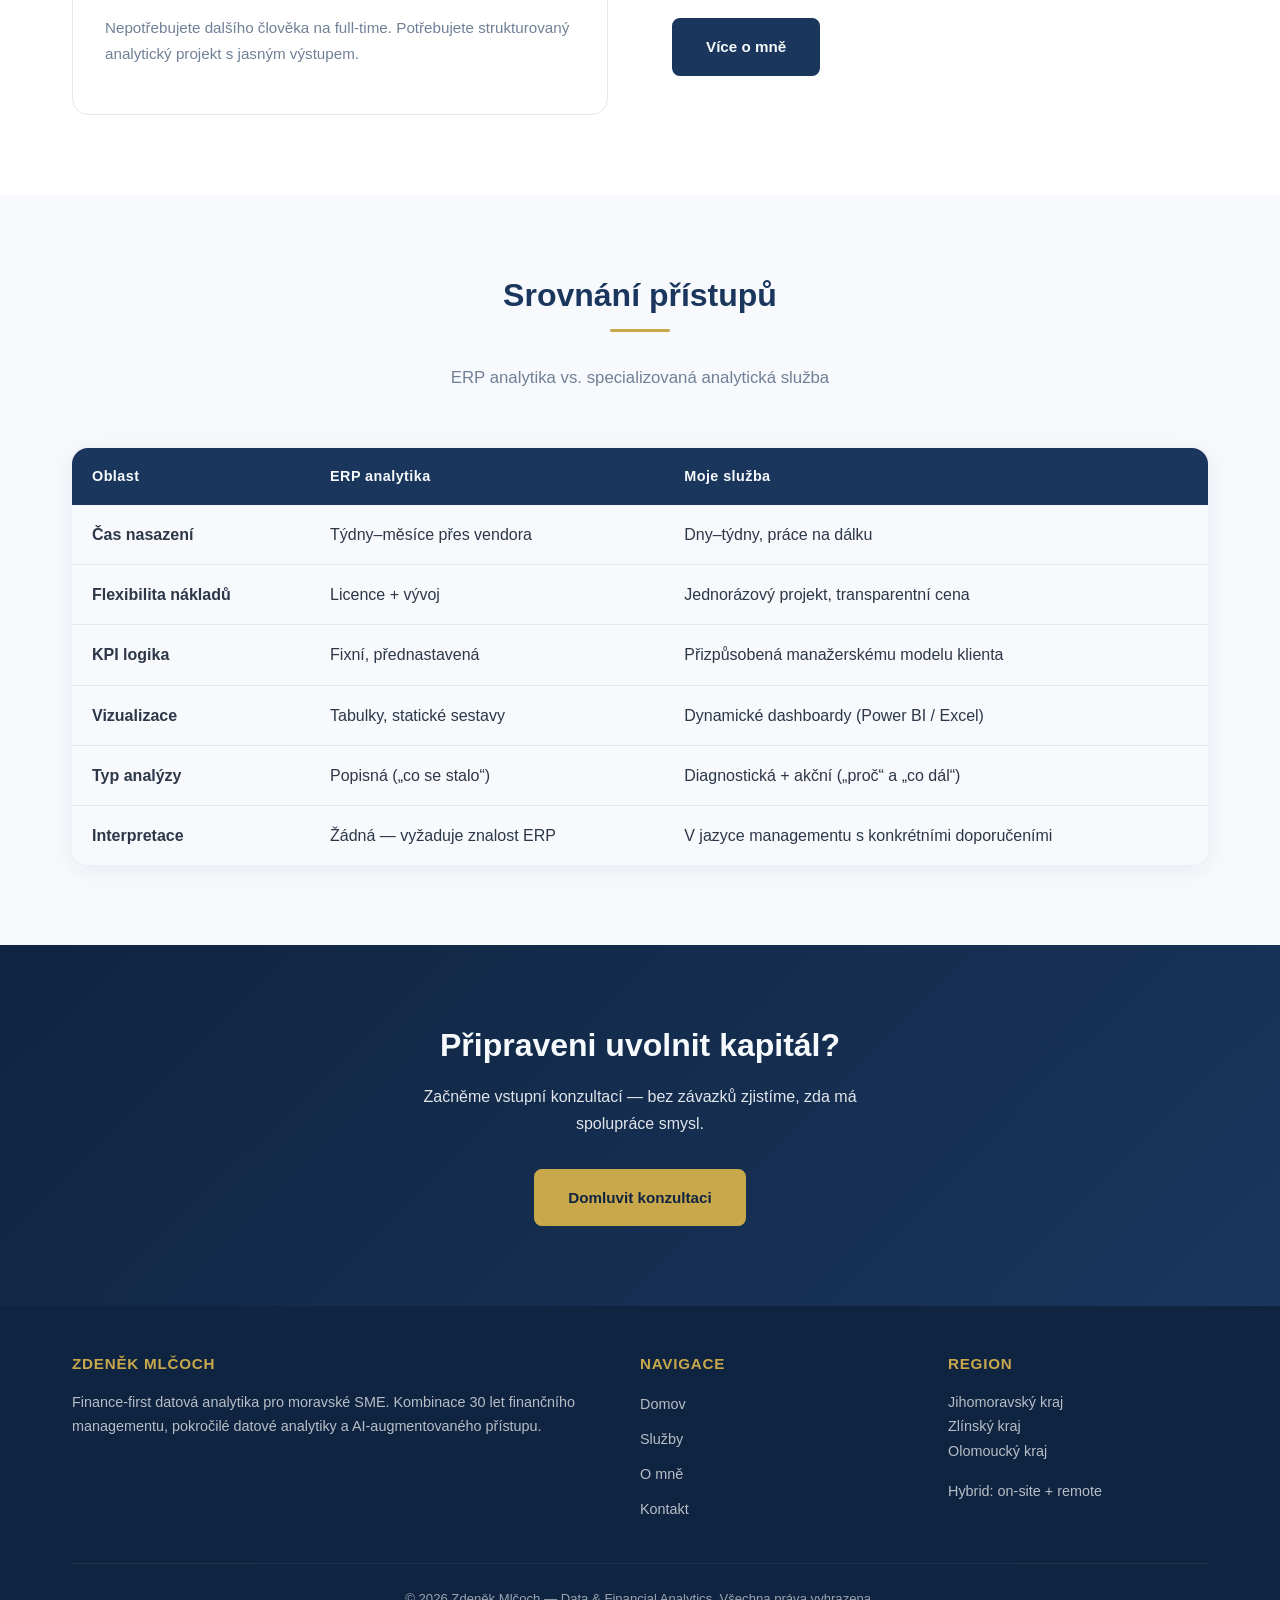
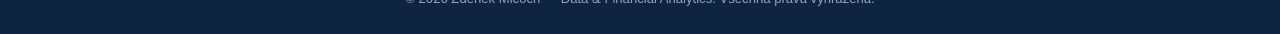
==== commit c2be8ae5: "Remove pricing table and KPI Governance Framework sections - Remove Cenové rámce pricing table from " ====
--- a/web/index.html
+++ b/web/index.html
@@ -131,7 +131,7 @@
       </div>
       <div class="step">
         <h4>Performance moduly</h4>
-        <p>Inventory Pack, Margin Engine, Cash-Flow, Data Architecture, KPI Governance</p>
+        <p>Inventory Pack, Margin Engine, Cash-Flow, Data Architecture</p>
       </div>
       <div class="step">
         <h4>Retainer</h4>
@@ -186,13 +186,6 @@
         <p>Návrh a implementace struktury manažerského účetnictví (P&amp;L, BS, CF)
            podle specifických požadavků vedení.</p>
         <span class="card-tag">Střednědobý projekt</span>
-      </div>
-      <div class="card">
-        <div class="card-icon">&#9673;</div>
-        <h3>KPI Governance Framework</h3>
-        <p>Definice, implementace a školení klíčových ukazatelů výkonnosti.
-           Propojení KPI s rozhodovacím procesem managementu.</p>
-        <span class="card-tag">Dle rozsahu</span>
       </div>
     </div>
   </div>
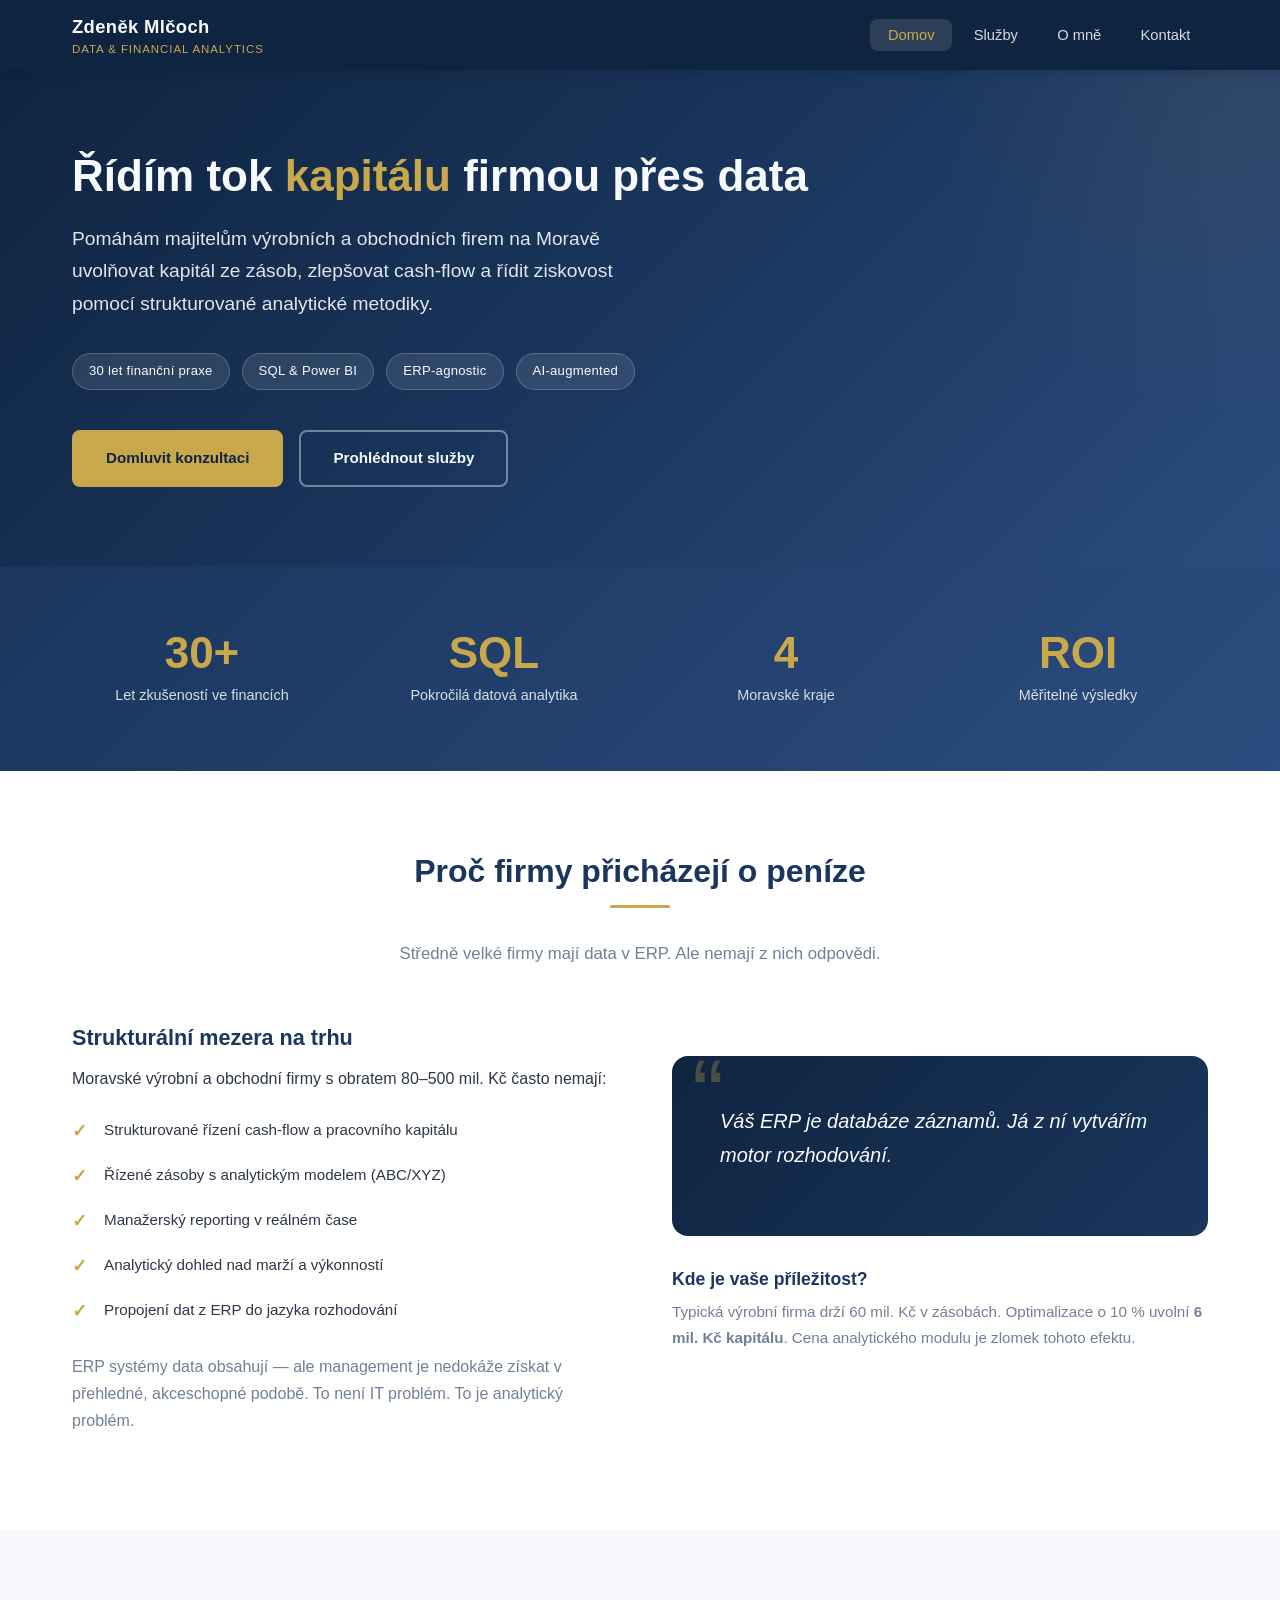
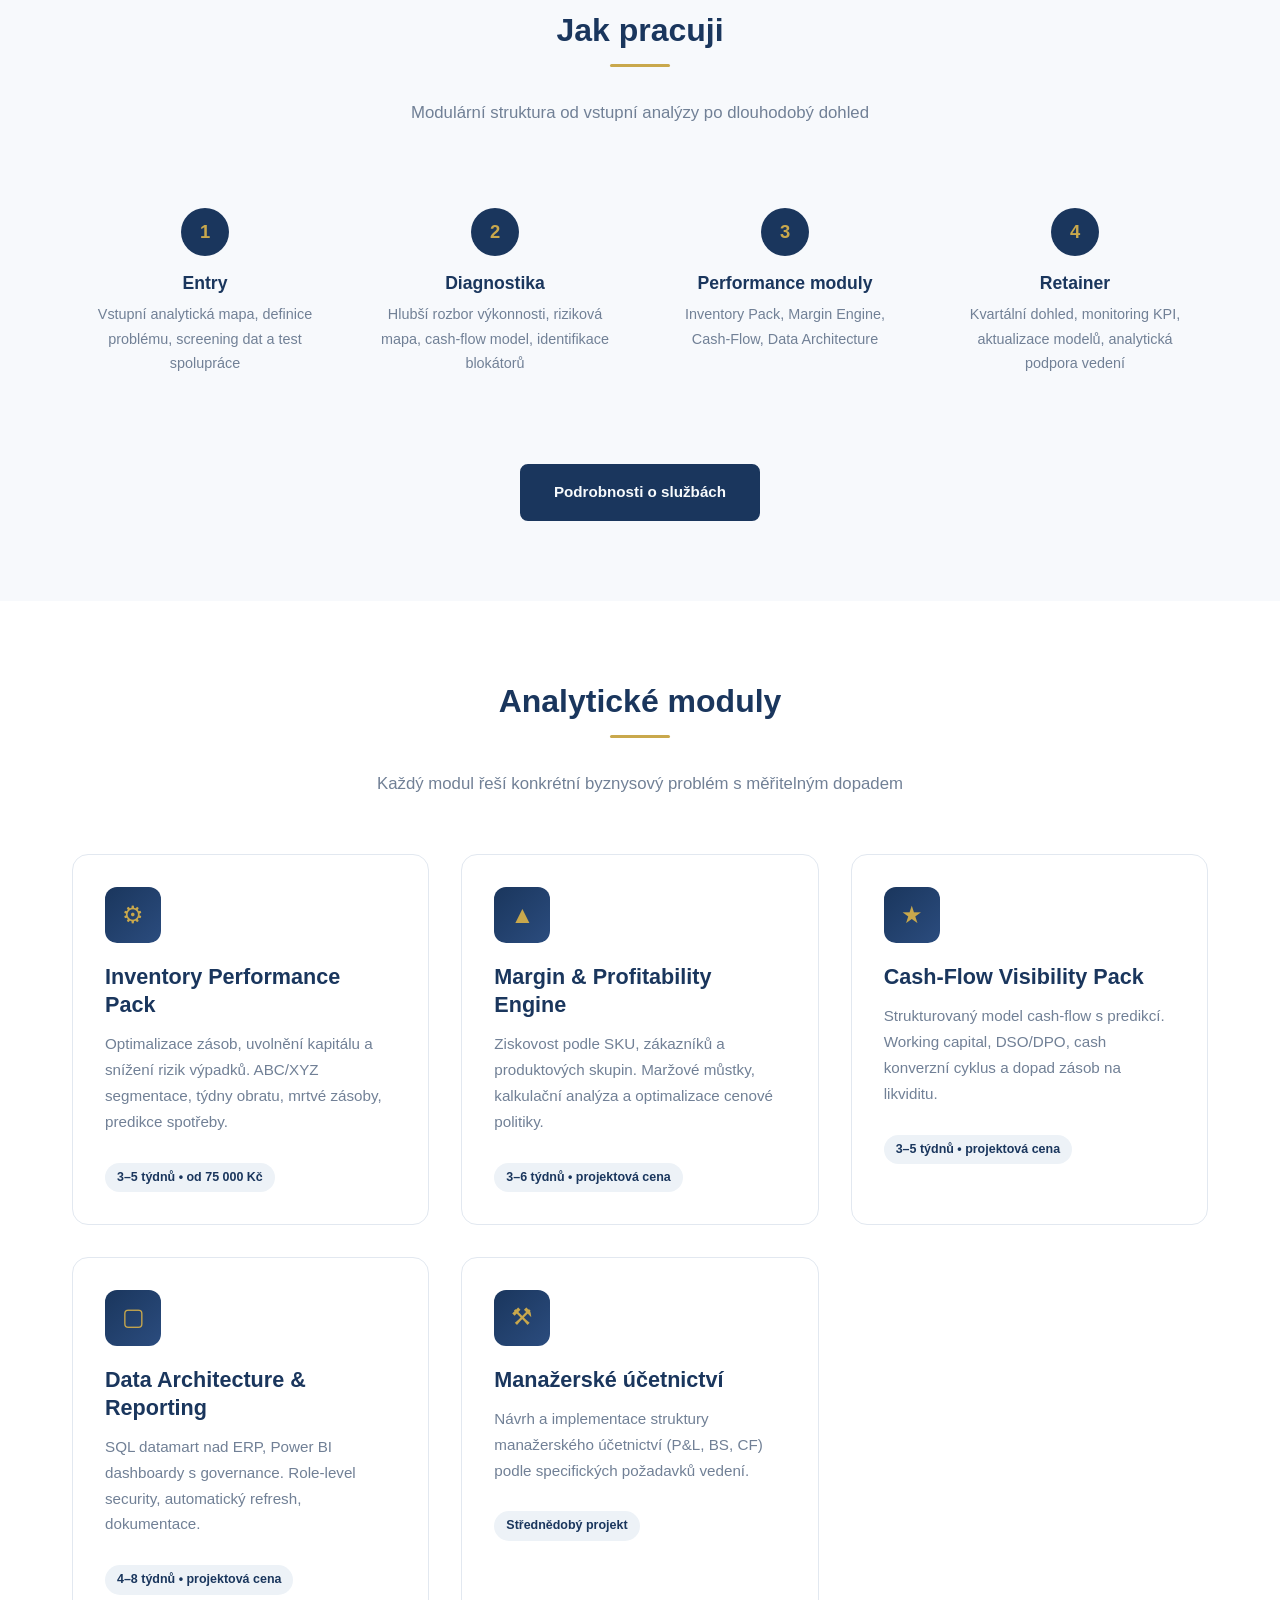
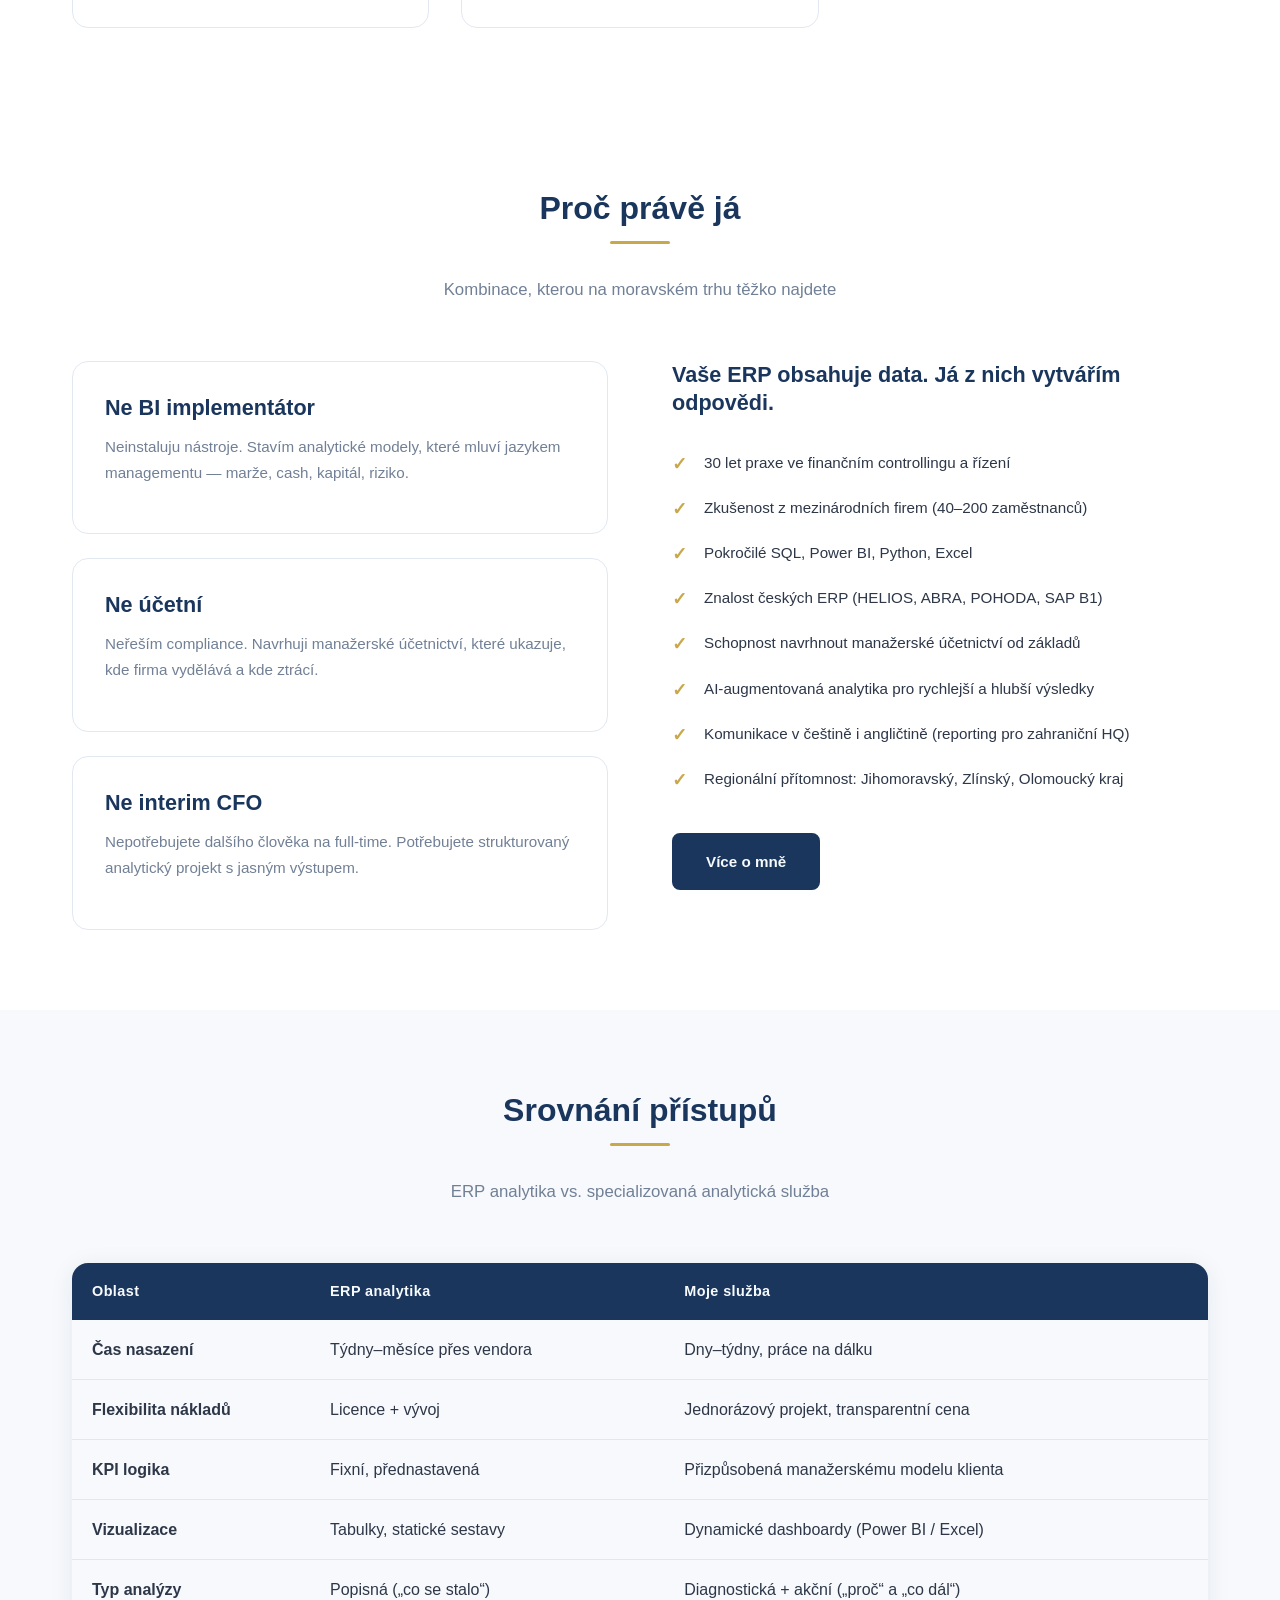
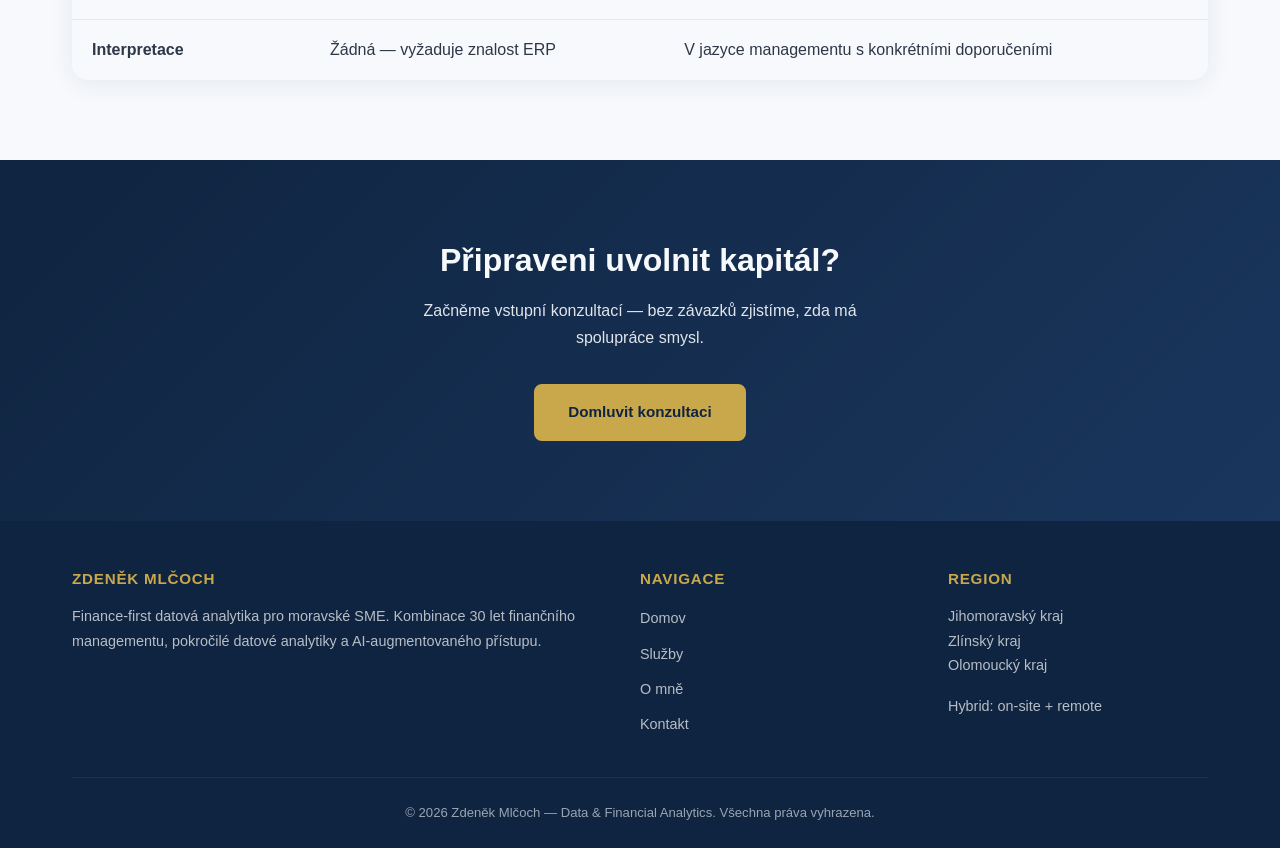
==== commit b91304d5: "Remove case studies section and pricing from Inventory Pack - Remove Reálné výsledky (case studies) " ====
--- a/web/index.html
+++ b/web/index.html
@@ -191,69 +191,6 @@
   </div>
 </section>
 
-<!-- CASE STUDIES -->
-<section class="bg-light">
-  <div class="container">
-    <div class="section-header">
-      <h2>Reálné výsledky</h2>
-      <p>Anonymizované případové studie z obdobných projektů</p>
-    </div>
-    <div class="card-grid-3">
-      <div class="case-card">
-        <div class="case-header">
-          <h3>Výroba plastů</h3>
-          <span>150 zaměstnanců &bull; Morava</span>
-        </div>
-        <div class="case-body">
-          <div class="label">Problém</div>
-          <p>Excelové uzávěrky, nekonzistentní marže, zásoby na 14 týdnů obratu.</p>
-          <div class="label">Řešení</div>
-          <p>SQL datamart nad HELIOS, Power BI P&amp;L/SKU, ABC/XYZ, predikce prodeje.</p>
-          <div class="label">Výsledek</div>
-          <div class="case-result">
-            <span class="result-badge">&minus;20 % zásob</span>
-            <span class="result-badge">&minus;2 dny uzávěrka</span>
-            <span class="result-badge">Auto-alerty marže</span>
-          </div>
-        </div>
-      </div>
-      <div class="case-card">
-        <div class="case-header">
-          <h3>Velkoobchod + e-shop</h3>
-          <span>80 zaměstnanců &bull; Zlínsko</span>
-        </div>
-        <div class="case-body">
-          <div class="label">Problém</div>
-          <p>Nejasné promo ROI, nevyužitý cross-sell potenciál, neefektivní zásoby.</p>
-          <div class="label">Řešení</div>
-          <p>RFM/CLV analýza, atribuční panel (GA4 + objednávky), doporučení promo mixu.</p>
-          <div class="label">Výsledek</div>
-          <div class="case-result">
-            <span class="result-badge">+8 % hrubá marže</span>
-            <span class="result-badge">&minus;12 % dead stock</span>
-          </div>
-        </div>
-      </div>
-      <div class="case-card">
-        <div class="case-header">
-          <h3>Servisní B2B firma</h3>
-          <span>120 zaměstnanců &bull; Brno</span>
-        </div>
-        <div class="case-body">
-          <div class="label">Problém</div>
-          <p>Neviditelné SLA náklady, neplánované výjezdy, nízká fakturovatelnost.</p>
-          <div class="label">Řešení</div>
-          <p>Power BI dashboard SLA &rarr; marže/zakázka, plánování kapacit.</p>
-          <div class="label">Výsledek</div>
-          <div class="case-result">
-            <span class="result-badge">&minus;15 % urgentních zásahů</span>
-            <span class="result-badge">+5 % fakturovatelnost</span>
-          </div>
-        </div>
-      </div>
-    </div>
-  </div>
-</section>
 
 <!-- WHY ME -->
 <section>
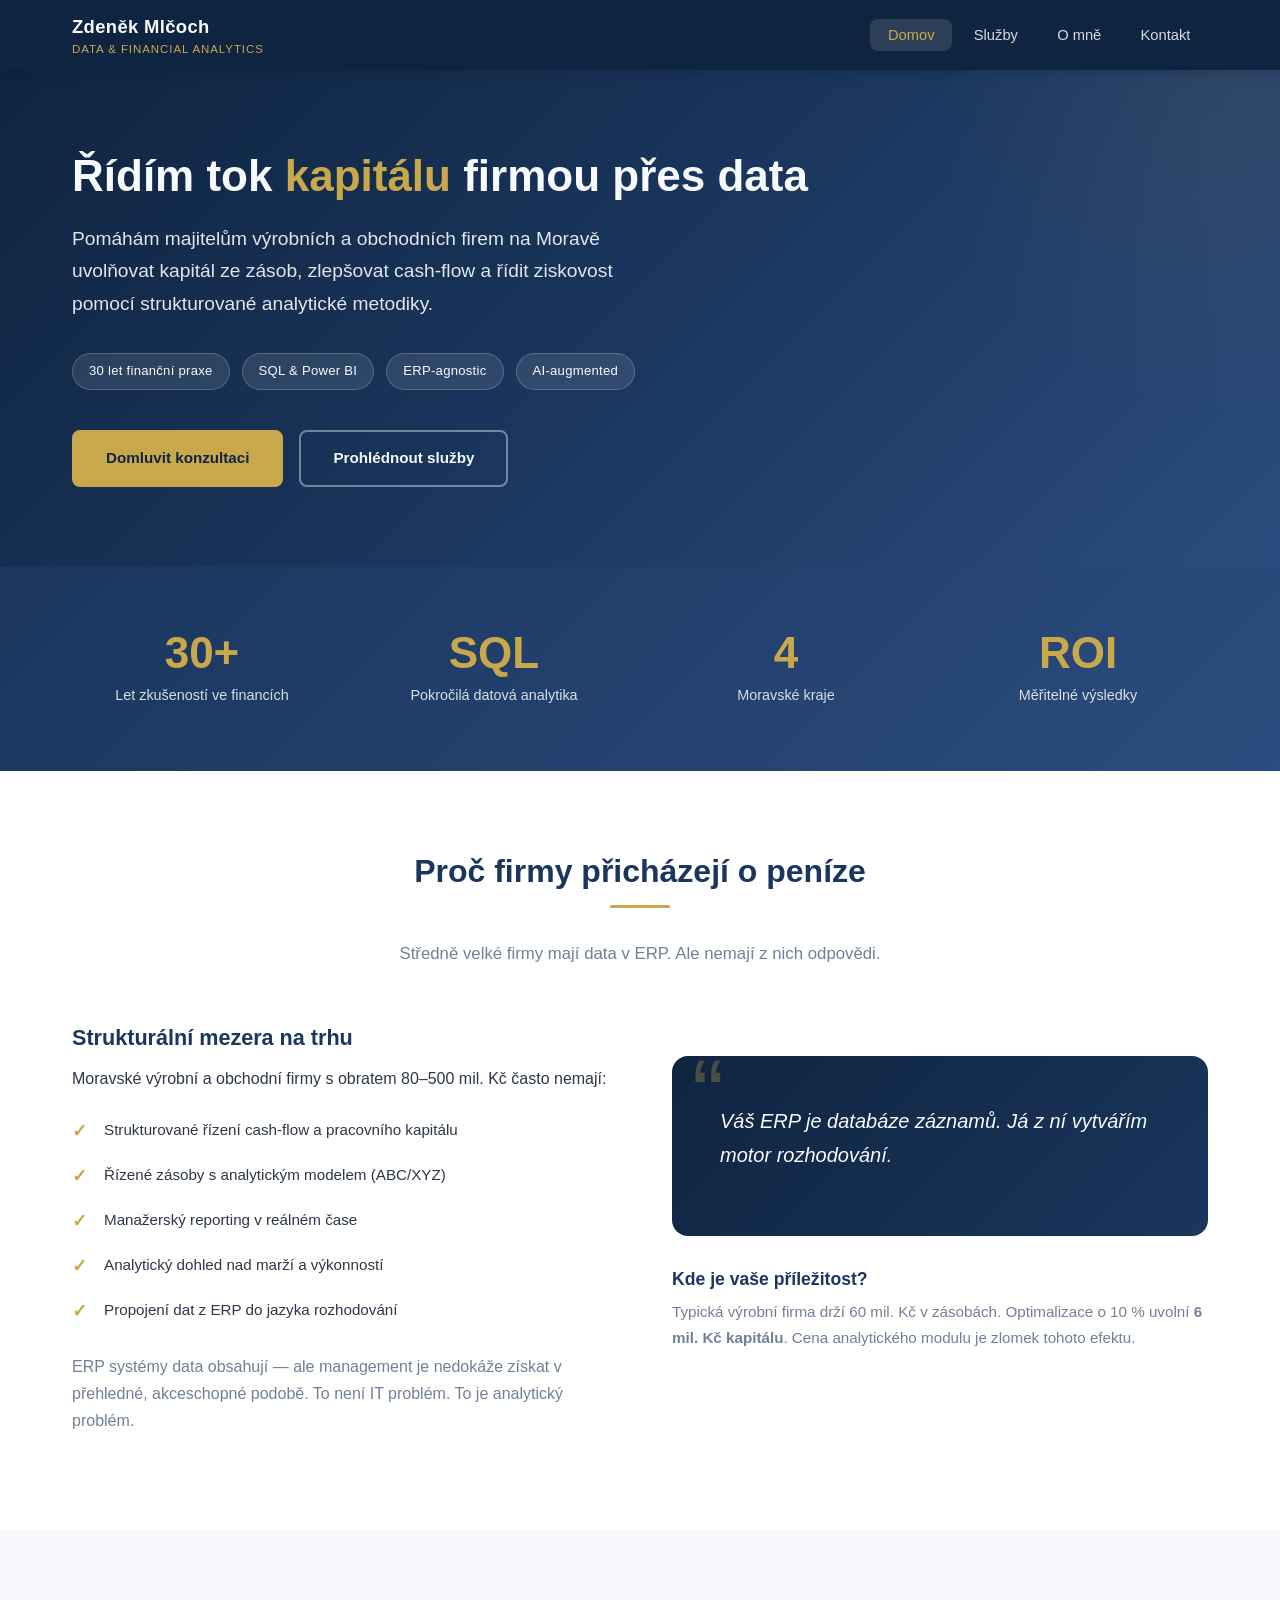
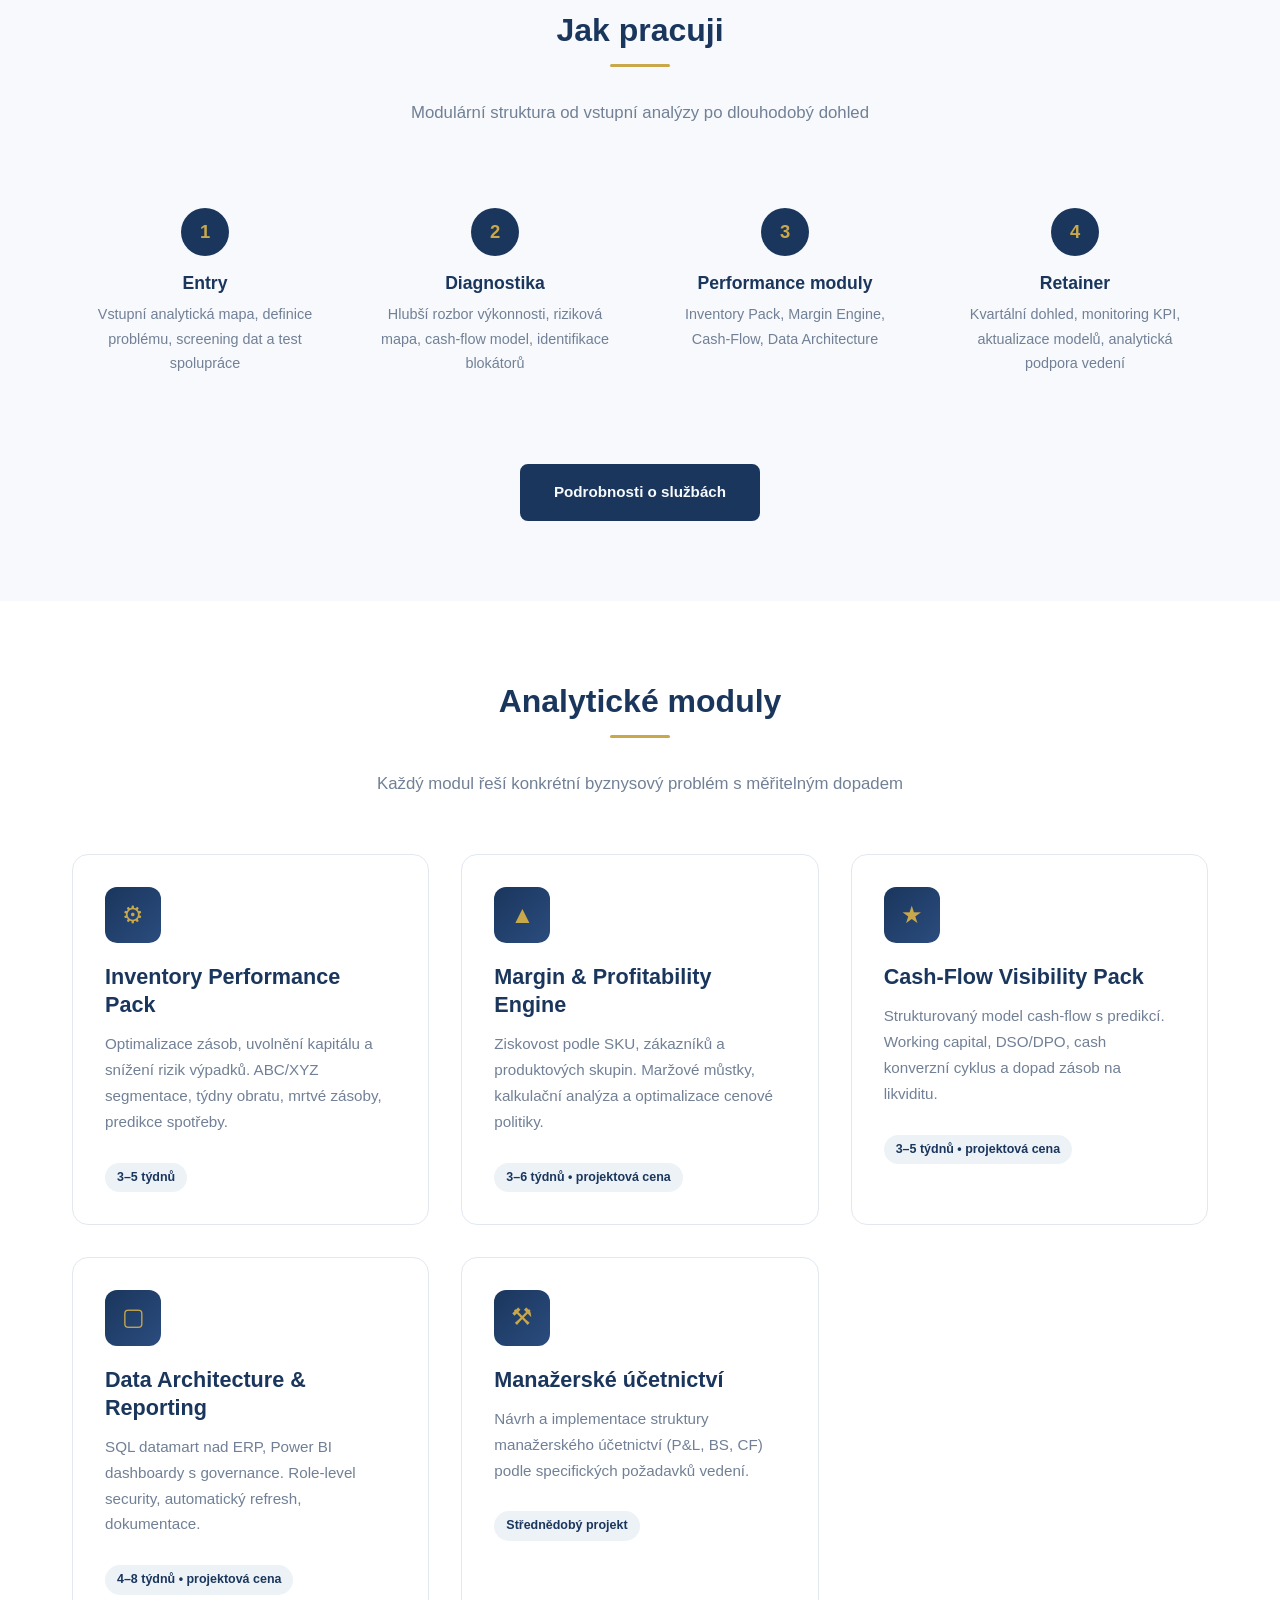
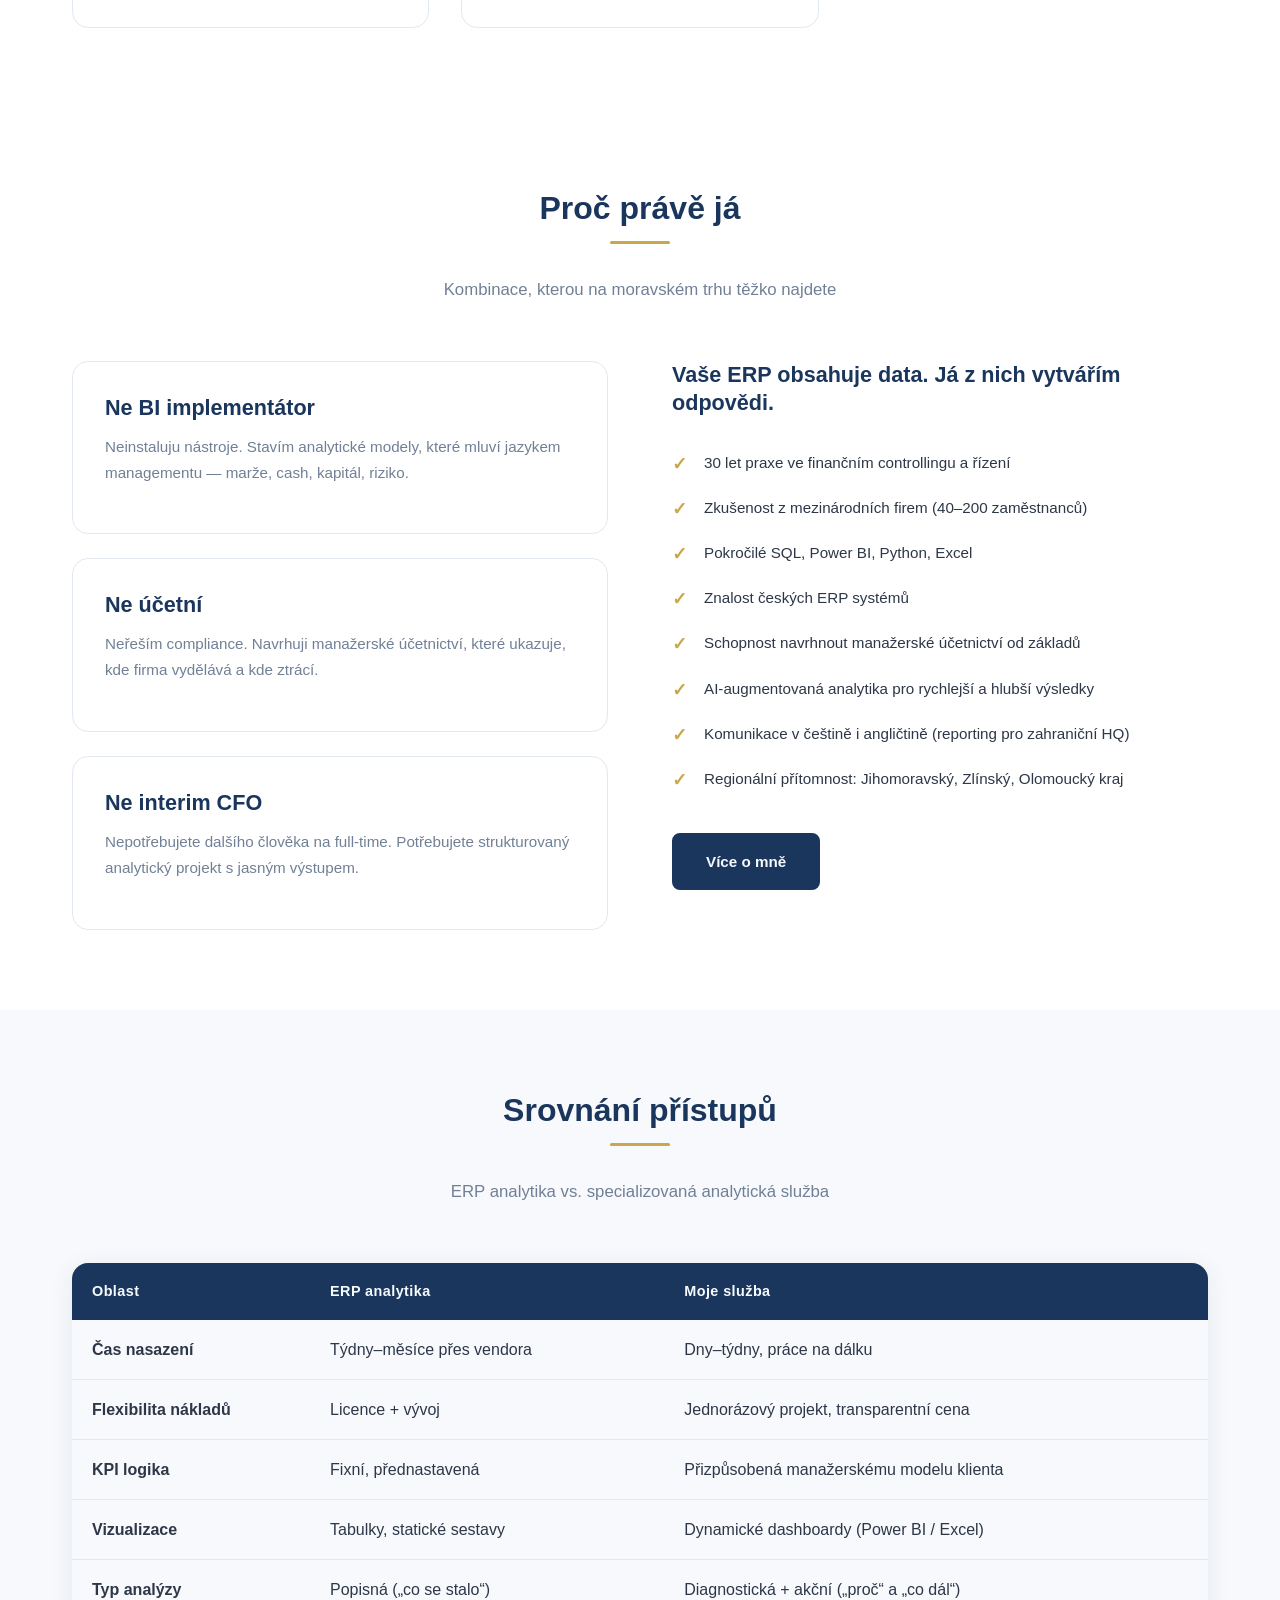
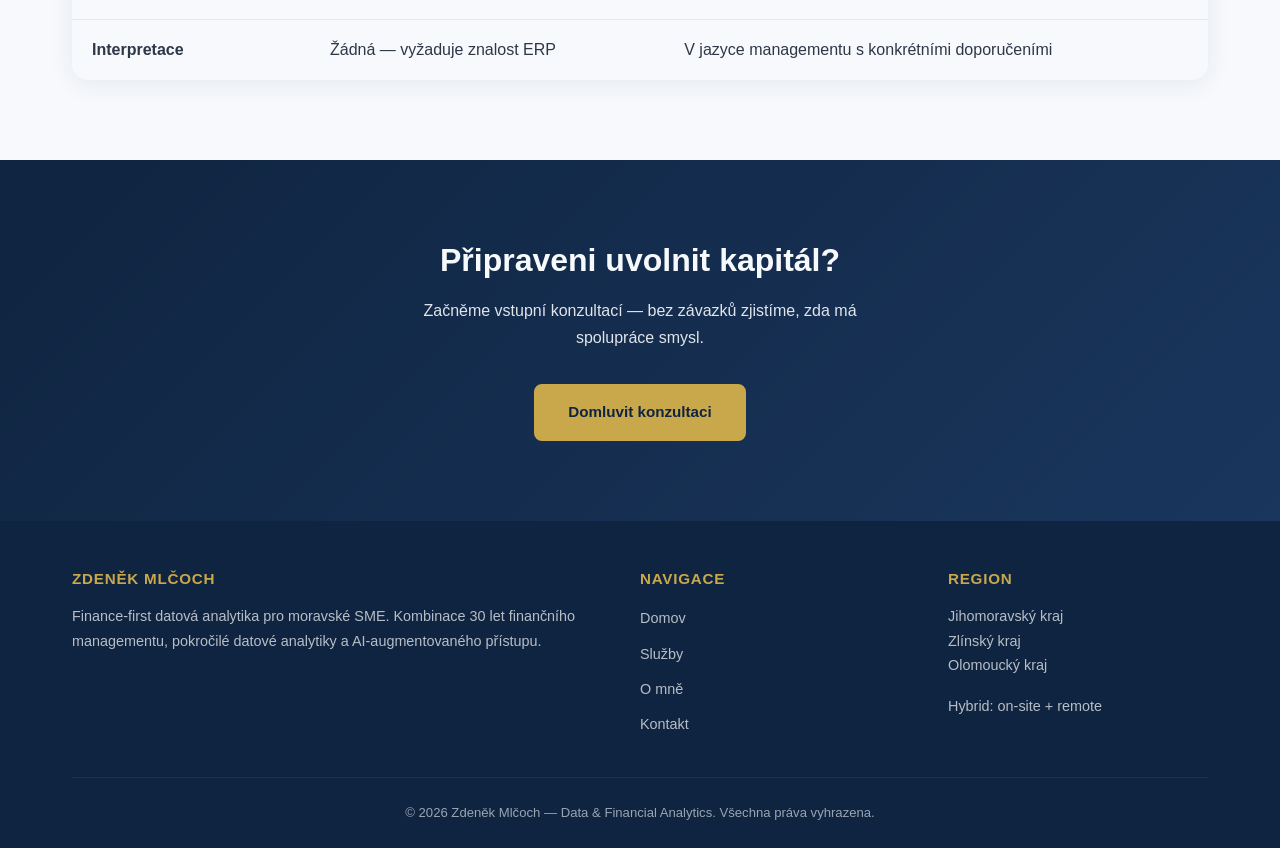
==== commit 58659cd9: "Remove specific ERP names, corporate client filter, and Inventory Pack pricing - Replace HELIOS/ABRA" ====
--- a/web/index.html
+++ b/web/index.html
@@ -157,7 +157,7 @@
         <h3>Inventory Performance Pack</h3>
         <p>Optimalizace zásob, uvolnění kapitálu a snížení rizik výpadků. ABC/XYZ segmentace,
            týdny obratu, mrtvé zásoby, predikce spotřeby.</p>
-        <span class="card-tag">3&ndash;5 týdnů &bull; od 75 000 Kč</span>
+        <span class="card-tag">3&ndash;5 týdnů</span>
       </div>
       <div class="card">
         <div class="card-icon">&#9650;</div>
@@ -220,7 +220,7 @@
           <li>30 let praxe ve finančním controllingu a řízení</li>
           <li>Zkušenost z mezinárodních firem (40&ndash;200 zaměstnanců)</li>
           <li>Pokročilé SQL, Power BI, Python, Excel</li>
-          <li>Znalost českých ERP (HELIOS, ABRA, POHODA, SAP B1)</li>
+          <li>Znalost českých ERP systémů</li>
           <li>Schopnost navrhnout manažerské účetnictví od základů</li>
           <li>AI-augmentovaná analytika pro rychlejší a hlubší výsledky</li>
           <li>Komunikace v češtině i angličtině (reporting pro zahraniční HQ)</li>
